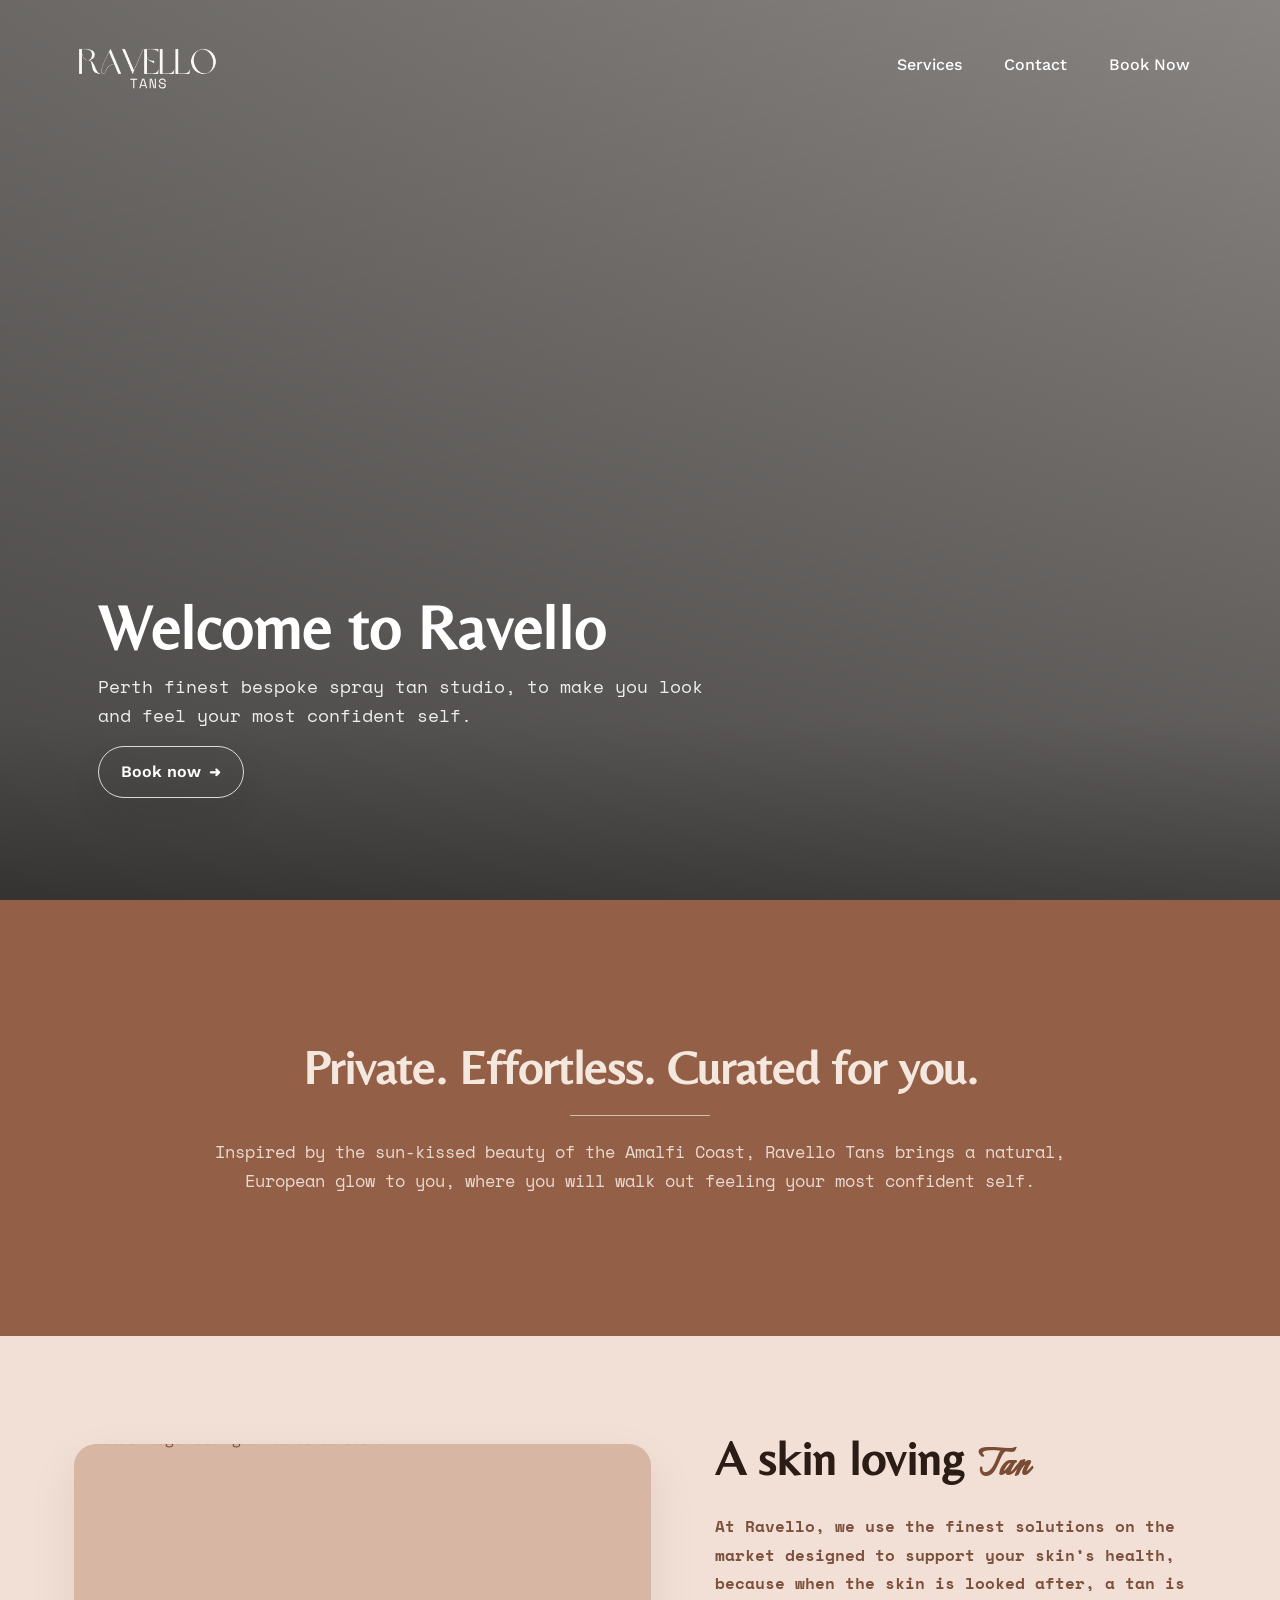
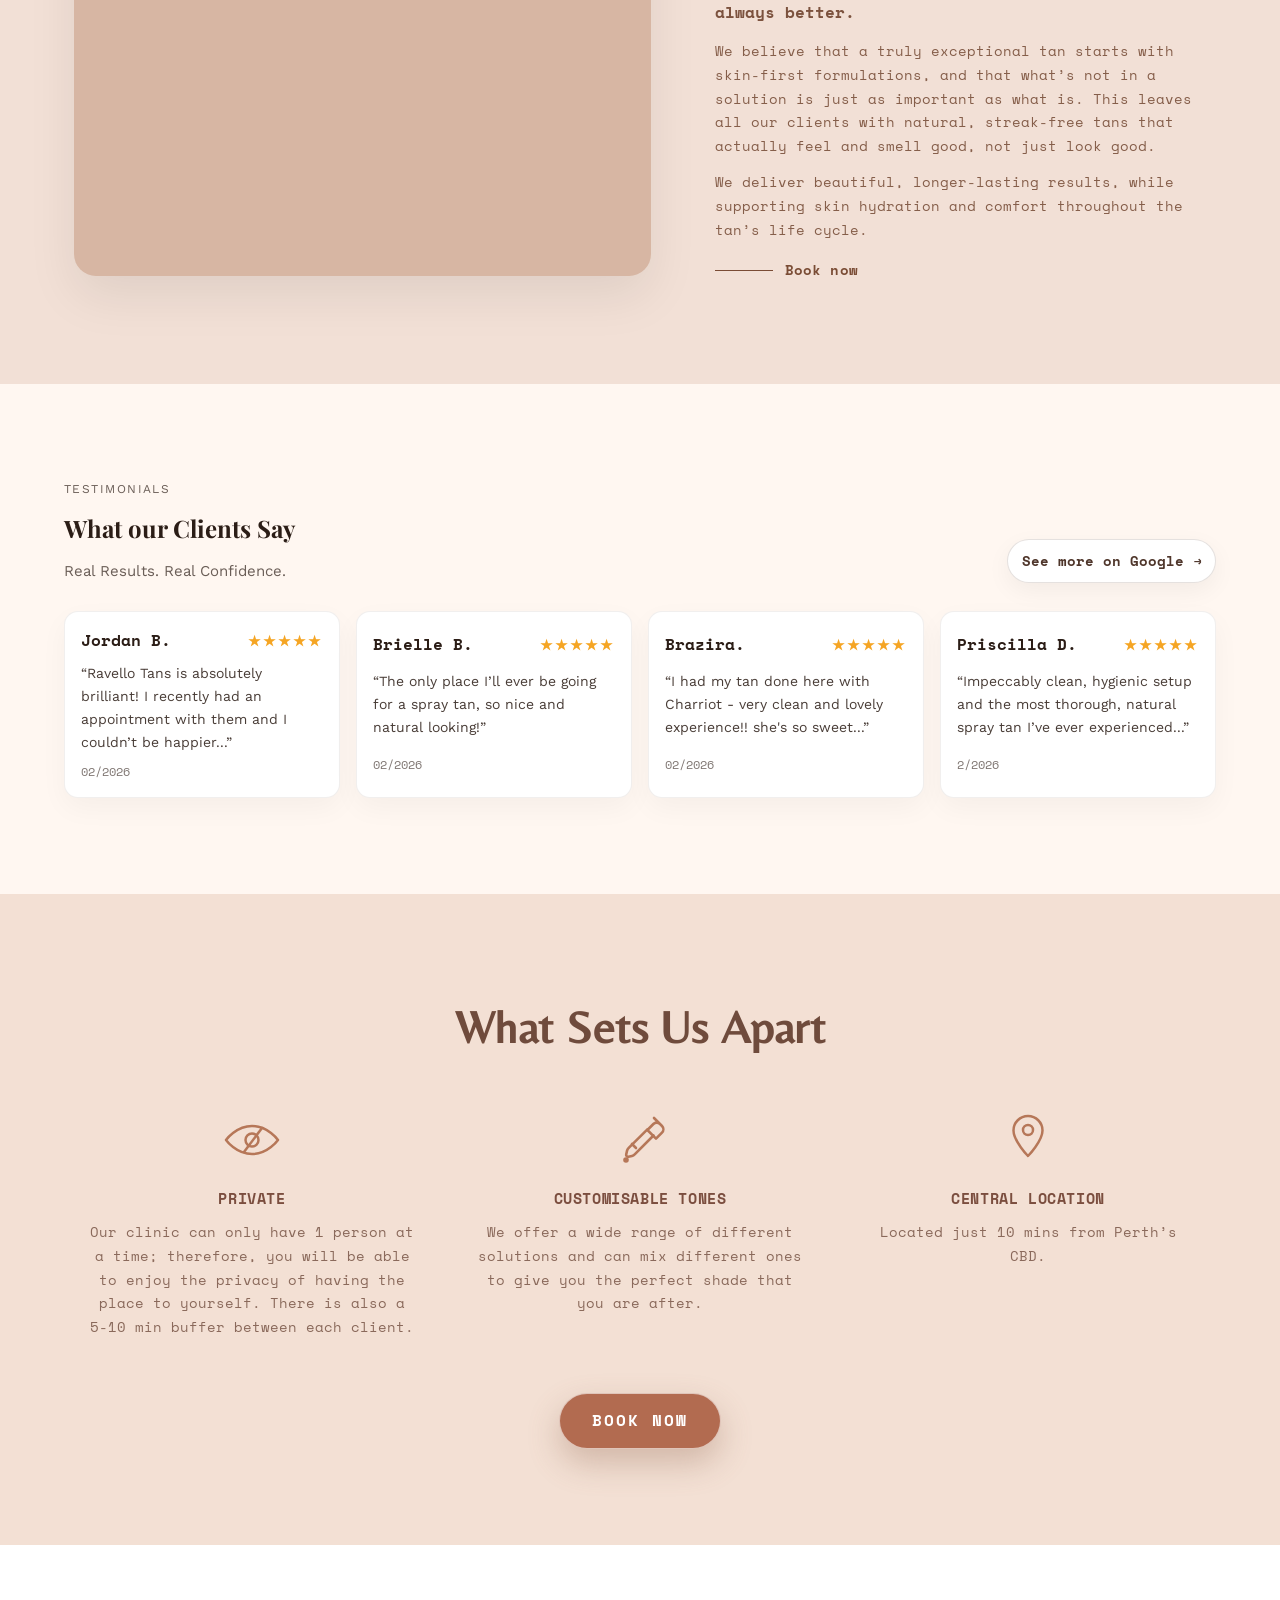
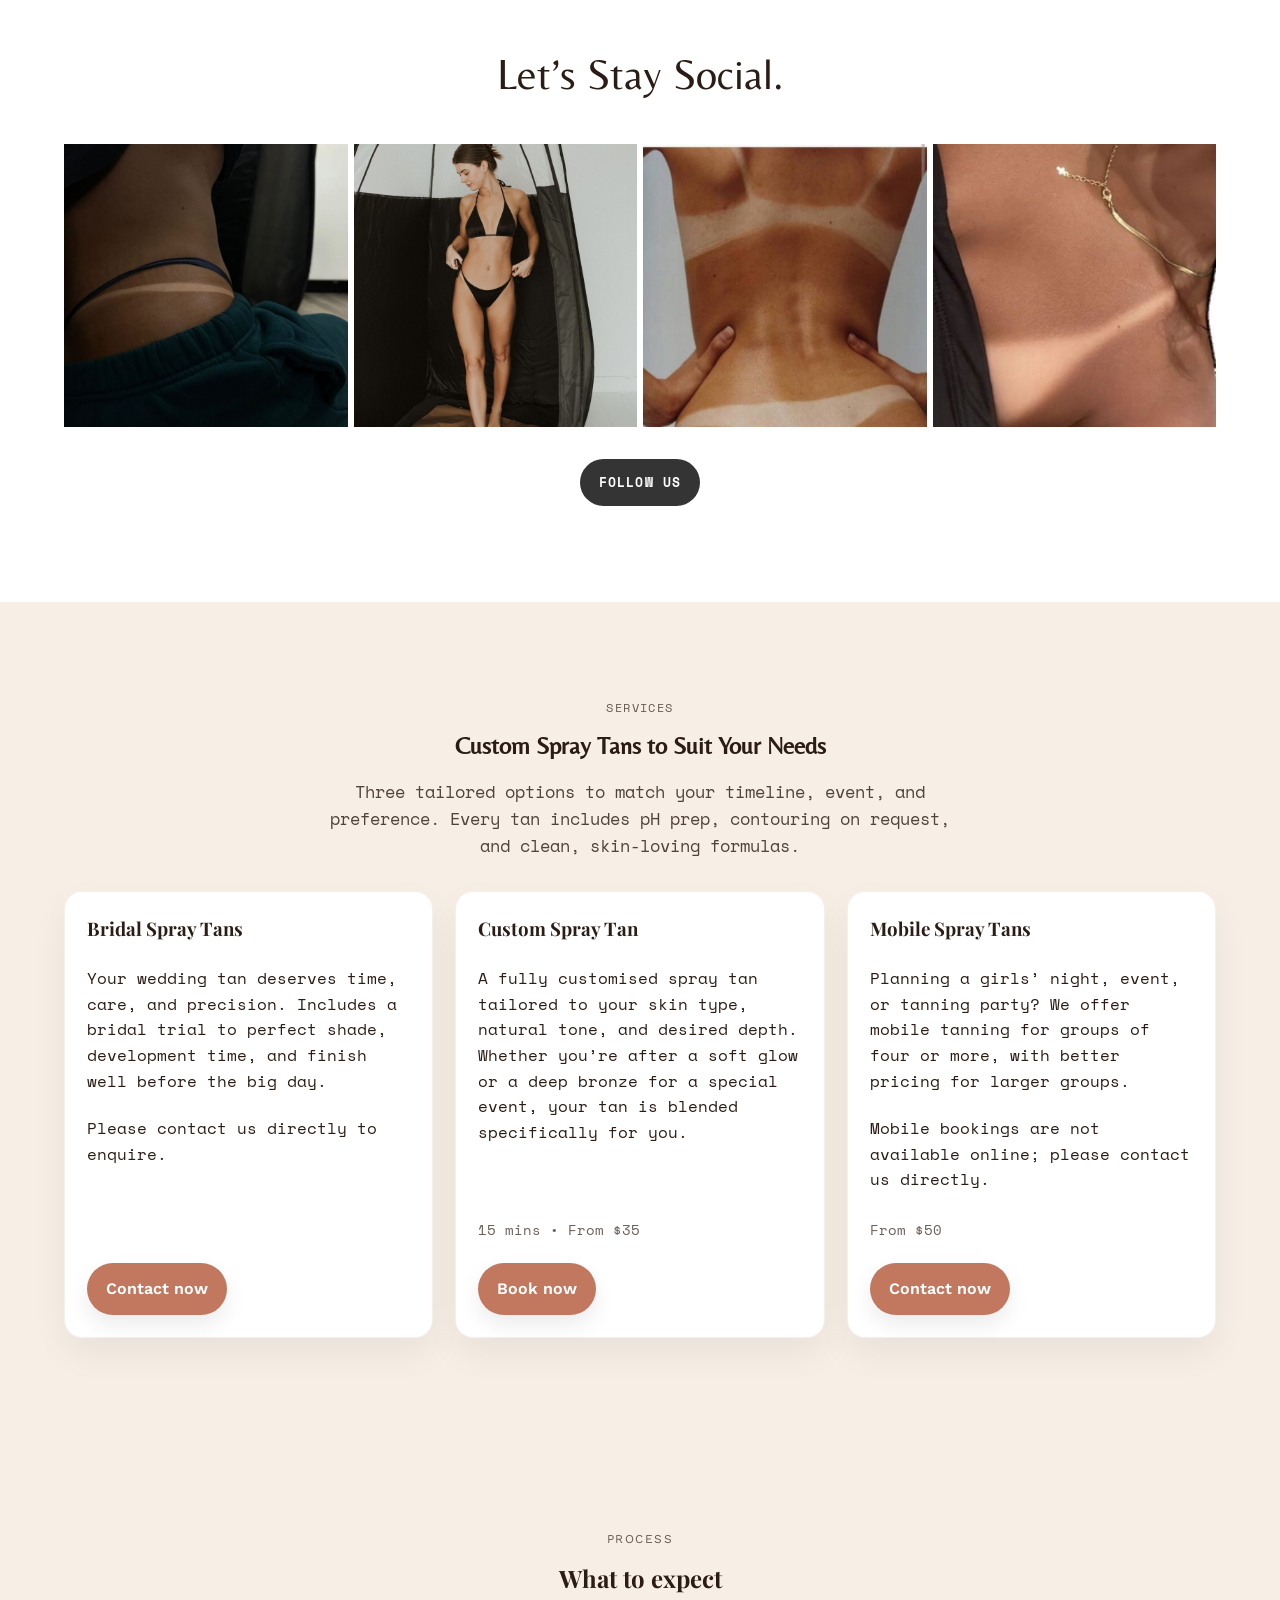
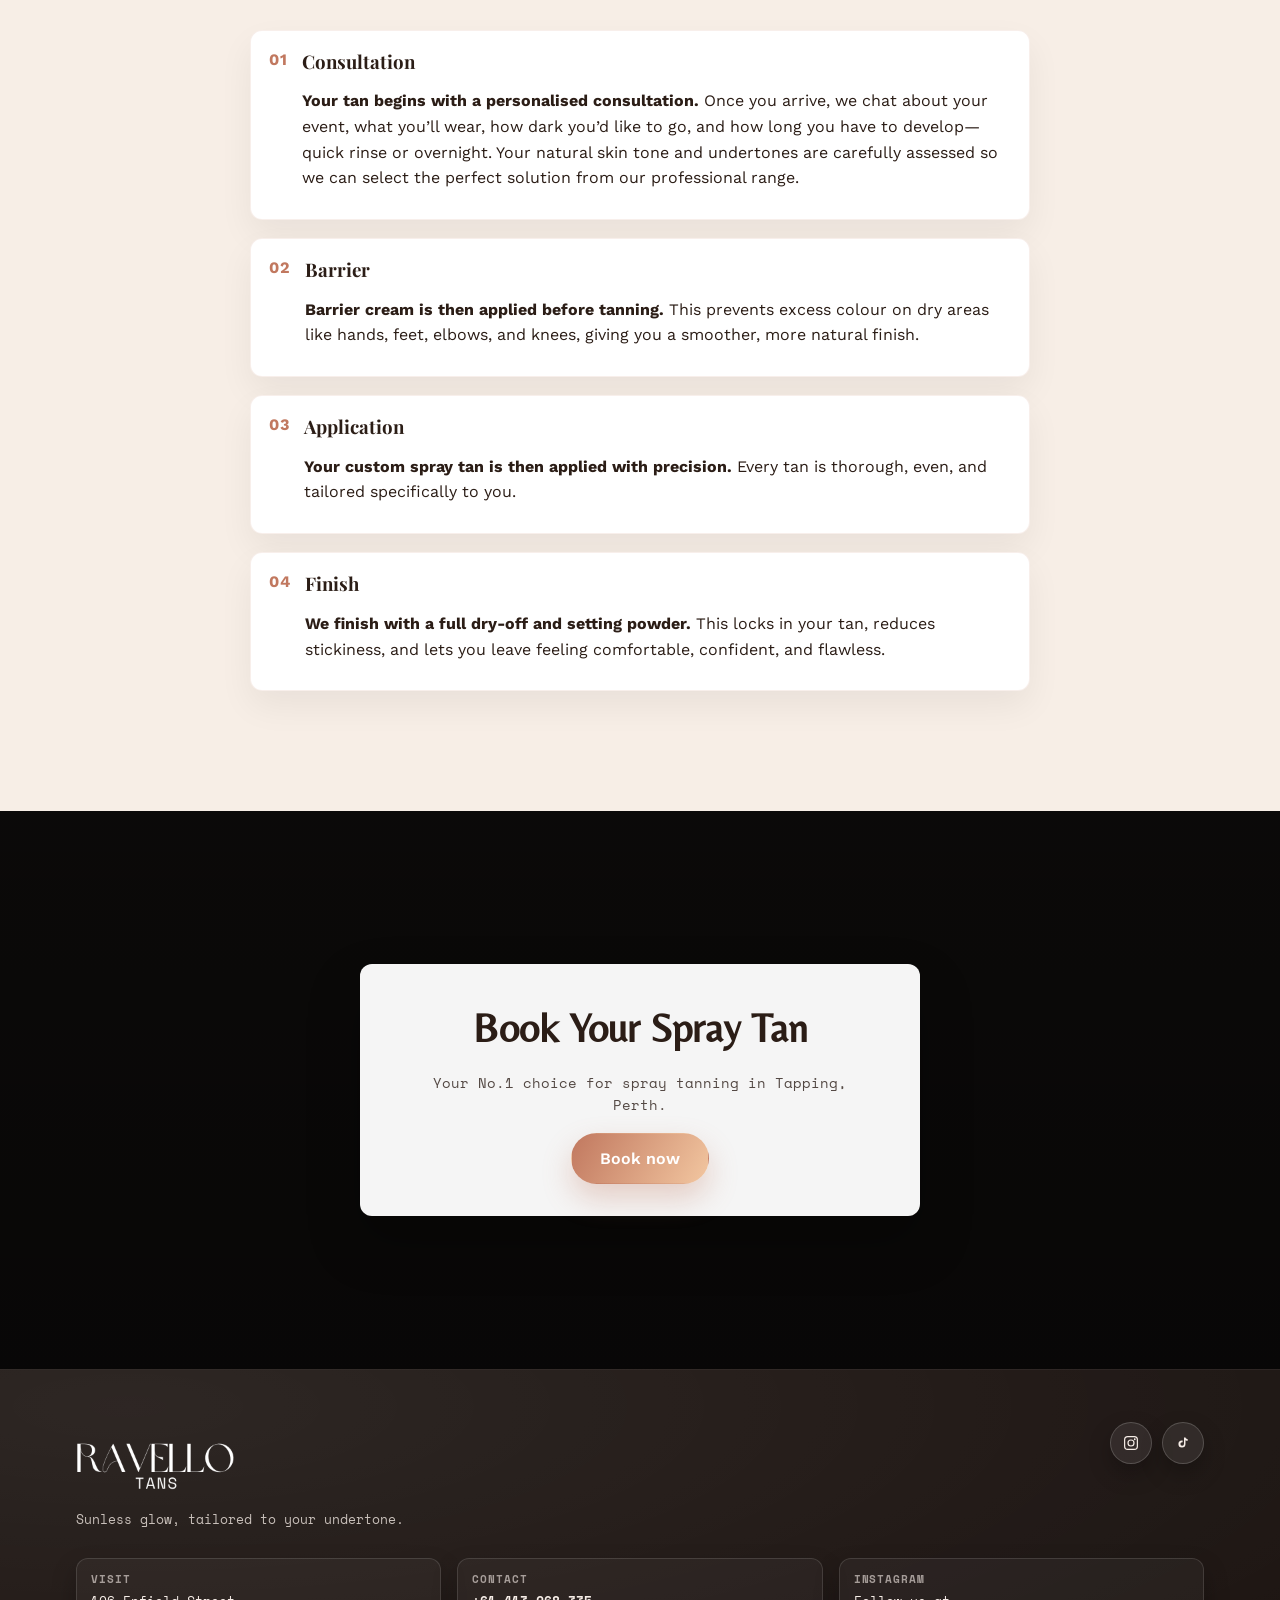
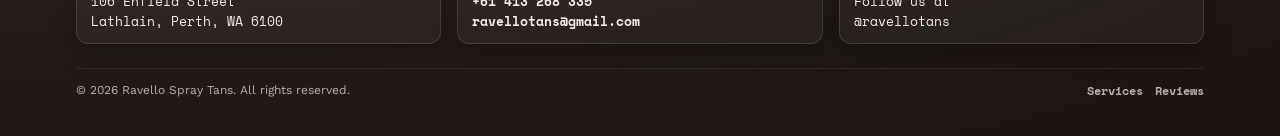
==== index.html @ 2e87bbc0 "Add files via upload" ====
<!doctype html>
<html lang="en">
<head>
  <meta charset="utf-8">
  <meta name="viewport" content="width=device-width, initial-scale=1">
  <title>Ravello Spray Tan Studio | Mobile & In-Studio Tanning</title>
  <meta name="description" content="Natural-looking spray tans that flatter your skin tone. Mobile and in-studio services with custom color blends and premium solutions.">
  <meta name="keywords" content="spray tan, mobile spray tan, organic spray tan, rapid tan, bridal tan, tanning studio">
  <link rel="canonical" href="https://www.example.com/">
  <meta property="og:title" content="Ravello Spray Tan Studio">
  <meta property="og:description" content="Natural-looking spray tans with custom color blends. Mobile and in-studio availability.">
  <meta property="og:type" content="website">
  <meta property="og:url" content="https://www.example.com/">
  <meta property="og:image" content="https://www.example.com/og-image.jpg">
  <meta name="theme-color" content="#c1785f">
  <link rel="preconnect" href="https://fonts.googleapis.com">
  <link rel="preconnect" href="https://fonts.gstatic.com" crossorigin>
  <link href="https://fonts.googleapis.com/css2?family=Belleza&family=Italianno&family=Space+Mono:wght@400;700&family=Playfair+Display:wght@500;600;700&family=Work+Sans:wght@400;500;600&display=swap" rel="stylesheet">
  <link rel="stylesheet" href="styles/main.css">
  <script type="application/ld+json">
    {
      "@context": "https://schema.org",
      "@type": "LocalBusiness",
      "name": "Ravello Spray Tan Studio",
      "image": "https://www.example.com/og-image.jpg",
      "url": "https://www.example.com/",
      "telephone": "+61 413 268 335",
      "priceRange": "$$",
      "address": {
        "@type": "PostalAddress",
        "streetAddress": "Enfield Street",
        "addressLocality": "Perth",
        "addressRegion": "WA",
        "postalCode": "6100",
        "addressCountry": "AUS"
      },
      "openingHours": "Mo-Sa 09:00-20:00",
      "sameAs": [
        "https://www.instagram.com/ravellotans",
        "https://www.tiktok.com/@yourhandle"
      ],
      "areaServed": "City + surrounding areas",
      "serviceType": "Spray Tanning"
    }
  </script>
</head>
<body>
  <div class="page-shell">
    <header class="hero" id="home" data-nav-theme="dark">
      <nav class="nav nav--on-dark">
        <div class="nav__brand">
          <img src="img/lightlogo.png" alt="Ravello spray tan logo" class="nav__logo nav__logo--light">
          <img src="img/darklogo.png" alt="Ravello spray tan logo" class="nav__logo nav__logo--dark">
        </div>
        <button class="nav__toggle" aria-label="Toggle navigation">☰</button>
        <ul class="nav__links">
          <li><a href="#services">Services</a></li>
          <li><a href="#contact">Contact</a></li>
          <li><a href="https://book.squareup.com/appointments/0ktylsxk2qasvu/location/LJ00TF1GQ198E/services">Book Now</a></li>
        </ul>
      </nav>
      <!--Add hero image in CSS as a URL-->
      <div class="hero__inner">
        <div class="hero__copy">
          <p class="eyebrow"><!-- small title --></p>
          <h1>Welcome to Ravello</h1>
          <p class="lede"> Perth finest bespoke spray tan studio, to make you look and feel your most confident self.</p>
          <div class="cta-row">
            <a class="btn btn--primary btn--ghost-white" href="https://book.squareup.com/appointments/0ktylsxk2qasvu/location/LJ00TF1GQ198E/services" target="_blank" rel="noopener">Book now</a>
          </div>
        </div>
      </div>
    </header>

    <main>
      <section class="section section--statement" id="statement" data-nav-theme="dark">
        <div class="statement__inner">
          <h2 class="statement__title">Private. Effortless. Curated for you.</h2>
          <div class="statement__divider" aria-hidden="true"></div>
          <p class="statement__body">Inspired by the sun-kissed beauty of the Amalfi Coast, Ravello Tans brings a natural, 
            European glow to you, where you will walk out feeling your most confident self.</p>
        </div>
      </section>

      <section class="section section--feature" id="wellness" data-nav-theme="light">
        <div class="feature feature--elevated">
          <div class="feature__media">
            <div class="feature__media-inner">
              <img src="img/showerback.png" alt="Golden legs resting on textured stone" loading="lazy">
            </div>
          </div>
          <div class="feature__content">
            <h2 class="feature__title">A skin loving <span class="feature__title-accent">Tan</span></h2>
            <p class="feature__lede">At Ravello, we use the finest solutions on the market designed to 
support your skin’s health, because when the skin is looked after, a tan is always better.  </p>

            <p class="feature__body">We believe that a truly exceptional tan starts with skin-first formulations, and that what’s not in a 
solution is just as important as what is. This leaves all our clients with natural, streak-free tans that 
actually feel and smell good, not just look good. </p>
            <p class="feature__body">We deliver beautiful, longer-lasting results, while supporting skin hydration and comfort throughout 
the tan’s life cycle.</p>
            <a class="feature__cta" href="https://book.squareup.com/appointments/0ktylsxk2qasvu/location/LJ00TF1GQ198E/services"><span class="feature__cta-line" aria-hidden="true"></span><span>Book now</span></a>
          </div>
        </div>
      </section>

          <section class="section section--reviews" id="testimonials" data-nav-theme="light">
        <div class="reviews__header">
          <div>
            <p class="eyebrow">Testimonials</p>
            <h2>What our Clients Say</h2>
            <p class="reviews__lede">Real Results. Real Confidence.</p>
          </div>
          <a class="reviews__cta" href="https://www.google.com/search?sca_esv=9559f81e103ba33b&biw=1457&bih=738&sxsrf=ANbL-n48qS8SuaqiiB2yyXRwqQiObdZybA:1771493843894&si=AL3DRZEsmMGCryMMFSHJ3StBhOdZ2-6yYkXd_doETEE1OR-qOcMuMeGhT-h9p8WLA5T_7Sf39jOrbLkI4q90_3CnOnr59qSi0tFctgyGJXvpImemcAy5wfCO6mbv-52Az4ENoyqiC0HW&q=Ravello+Tans+Reviews&sa=X&ved=2ahUKEwj-26XqoOWSAxWVSmwGHUDoJGQQ0bkNegQIJRAH" target="_blank" rel="noopener">See more on Google</a>
        </div>
        <div class="reviews">
          <article class="review">
            <div class="review__row">
              <span class="review__name">Jordan B.</span>
              <span class="review__stars" aria-label="5 star rating">★★★★★</span>
            </div>
            <p class="review__text">“Ravello Tans is absolutely brilliant! I recently had an appointment with them and I couldn’t be happier...”</p>
            <p class="review__meta">02/2026</p>
          </article>
          <article class="review">
            <div class="review__row">
              <span class="review__name"> Brielle B.</span>
              <span class="review__stars" aria-label="5 star rating">★★★★★</span>
            </div>
            <p class="review__text">“The only place I’ll ever be going for a spray tan, so nice and natural looking!”</p>
            <p class="review__meta">02/2026</p>
          </article>
          <article class="review">
            <div class="review__row">
              <span class="review__name">Brazira.</span>
              <span class="review__stars" aria-label="5 star rating">★★★★★</span>
            </div>
            <p class="review__text">“I had my tan done here with Charriot - very clean and lovely experience!! she's so sweet...”</p>
            <p class="review__meta">02/2026</p>
          </article>
          <article class="review">
            <div class="review__row">
              <span class="review__name">Priscilla D.</span>
              <span class="review__stars" aria-label="5 star rating">★★★★★</span>
            </div>
            <p class="review__text">“Impeccably clean, hygienic setup and the most thorough, natural spray tan I’ve ever experienced...”</p>
            <p class="review__meta">2/2026</p>
          </article>
        </div>
      </section>

      <section class="section section--differentiators" id="apart" data-nav-theme="light">
        <div class="section__header section__header--differentiators">
          <h2>What Sets Us Apart</h2>
        </div>
        <div class="differentiators-grid">
          <article class="differentiator">
            <div class="differentiator__icon" aria-hidden="true">
              <svg viewBox="0 0 64 64" role="presentation" focusable="false">
                <path d="M6 32s10-14 26-14 26 14 26 14-10 14-26 14S6 32 6 32Z" fill="none" stroke="currentColor" stroke-width="2.5" stroke-linecap="round" stroke-linejoin="round" />
                <line x1="42" y1="20" x2="24" y2="44" stroke="currentColor" stroke-width="2.5" stroke-linecap="round" />
                <circle cx="32" cy="32" r="6.5" fill="none" stroke="currentColor" stroke-width="2.5" />
              </svg>
            </div>
            <h3>Private</h3>
            <p>Our clinic can only have 1 person at a time; therefore, you will be able to enjoy the privacy of having the place to yourself. There is also a 5-10 min buffer between each client.</p>
          </article>
          <article class="differentiator">
            <div class="differentiator__icon" aria-hidden="true">
              <svg viewBox="0 0 64 64" role="presentation" focusable="false">
                <path d="M46 10 54 18c1.8 1.8 1.8 4.8 0 6.6l-6 6-8.6-8.6 6-6c1.8-1.8 4.8-1.8 6.6 0Z" fill="none" stroke="currentColor" stroke-width="2.6" stroke-linecap="round" stroke-linejoin="round" />
                <path d="M39.4 21.4 20.5 40.2a5.8 5.8 0 0 0-1.5 2.7l-.8 3.6c-.3 1.3.9 2.5 2.2 2.2l3.6-.8a5.8 5.8 0 0 0 2.7-1.5l18.8-18.9" fill="none" stroke="currentColor" stroke-width="2.6" stroke-linecap="round" stroke-linejoin="round" />
                <path d="m24 36 4 4" fill="none" stroke="currentColor" stroke-width="2.6" stroke-linecap="round" stroke-linejoin="round" />
                <circle cx="18" cy="52" r="2.8" fill="currentColor" />
              </svg>
            </div>
            <h3>Customisable Tones</h3>
            <p>We offer a wide range of different solutions and can mix different ones to give you the perfect shade that you are after.</p>
          </article>
          <article class="differentiator">
            <div class="differentiator__icon" aria-hidden="true">
              <svg viewBox="0 0 64 64" role="presentation" focusable="false">
                <path d="M32 8c8 0 14.5 6.5 14.5 14.5 0 10.5-14.5 25.5-14.5 25.5S17.5 33 17.5 22.5C17.5 14.5 24 8 32 8Z" fill="none" stroke="currentColor" stroke-width="2.5" stroke-linecap="round" stroke-linejoin="round" />
                <circle cx="32" cy="22" r="5" fill="none" stroke="currentColor" stroke-width="2.5" />
              </svg>
            </div>
            <h3>Central Location</h3>
            <p>Located just 10 mins from Perth’s CBD.</p>
          </article>
        </div>
        <div class="differentiator__cta">
          <a class="btn btn--outline-warm btn--outline-square" href="https://book.squareup.com/appointments/0ktylsxk2qasvu/location/LJ00TF1GQ198E/services">Book now</a>
        </div>
      </section>

      <!-- SOCIAL MEDIA SECTION-->

      <section class="section section--social" id="social" data-nav-theme="light">
        <div class="social-grid__header">
          <h2 class="social-grid__title">Let’s Stay Social.</h2>
        </div>
        <div class="social-grid">
          <a class="social-grid__item" href="https://www.instagram.com/ravellotans" target="_blank" rel="noopener">
            <img src="img/socialmedia/4.png" alt="Instagram post 1" loading="lazy">
          </a>
          <a class="social-grid__item" href="https://www.instagram.com/ravellotans" target="_blank" rel="noopener">
            <img src="img/socialmedia/5.png" alt="Instagram post 2" loading="lazy">
          </a>
          <a class="social-grid__item" href="https://www.instagram.com/ravellotans" target="_blank" rel="noopener">
            <img src="img/socialmedia/6.png" alt="Instagram post 3" loading="lazy">
          </a>
          <a class="social-grid__item" href="https://www.instagram.com/ravellotans" target="_blank" rel="noopener">
            <img src="img/socialmedia/7.png" alt="Instagram post 4" loading="lazy">
          </a>
        </div>
        <div class="social-grid__footer">
          <a class="btn btn--social-follow" href="https://www.instagram.com/ravellotans" target="_blank" rel="noopener">Follow Us</a>
        </div>
      </section>

      <section class="section section--muted" id="services" data-nav-theme="light">
        <div class="section__header">
          <p class="eyebrow">Services</p>
          <h2>Custom Spray Tans to Suit Your Needs</h2>
          <p class="lede">Three tailored options to match your timeline, event, and preference. Every tan includes pH prep, contouring on request, and clean, skin-loving formulas.</p>
        </div>
        <div class="grid grid--3">
          
          <article class="card">
            <h3>Bridal Spray Tans</h3>
            <p>Your wedding tan deserves time, care, and precision. Includes a bridal trial to perfect shade, development time, and finish well before the big day.</p>
            <p>Please contact us directly to enquire.</p>
            <p class="card__meta"><!--POA --></p>
            <div class="card__actions">
              <a class="btn btn--primary" href="mailto:ravellotans@gmail.com">Contact now</a>
            </div>
          </article>
          <article class="card">
            <h3>Custom Spray Tan</h3>
            <p>A fully customised spray tan tailored to your skin type, natural tone, and desired depth. Whether you’re after a soft glow or a deep bronze for a special event, your tan is blended specifically for you.</p>
            <p class="card__meta">15 mins • From $35</p>
            <div class="card__actions">
              <a class="btn btn--primary" href="https://book.squareup.com/appointments/0ktylsxk2qasvu/location/LJ00TF1GQ198E/services">Book now</a>
            </div>
          </article>
          <article class="card">
            <h3>Mobile Spray Tans</h3>
            <p>Planning a girls’ night, event, or tanning party? We offer mobile tanning for groups of four or more, with better pricing for larger groups.</p>
            <p>Mobile bookings are not available online; please contact us directly.</p>
            <p class="card__meta">From $50</p>
            <div class="card__actions">
              <a class="btn btn--primary" href="mailto:ravellotans@gmail.com">Contact now</a>
            </div>
          </article>
        </div>
      </section>

      <section class="section section--muted" id="process" data-nav-theme="light">
        <div class="section__header">
          <p class="eyebrow">Process</p>
          <h2>What to expect</h2>
        </div>
        <div class="process">
          <div class="step">
            <div class="step__num">01</div>
            <div>
              <h3>Consultation</h3>
              <p><strong>Your tan begins with a personalised consultation.</strong> Once you arrive, we chat about your event, what you’ll wear, how dark you’d like to go, and how long you have to develop—quick rinse or overnight. Your natural skin tone and undertones are carefully assessed so we can select the perfect solution from our professional range.</p>
            </div>
          </div>
          <div class="step">
            <div class="step__num">02</div>
            <div>
              <h3>Barrier</h3>
              <p><strong>Barrier cream is then applied before tanning.</strong> This prevents excess colour on dry areas like hands, feet, elbows, and knees, giving you a smoother, more natural finish.</p>
            </div>
          </div>
          <div class="step">
            <div class="step__num">03</div>
            <div>
              <h3>Application</h3>
              <p><strong>Your custom spray tan is then applied with precision.</strong> Every tan is thorough, even, and tailored specifically to you.</p>
            </div>
          </div>
          <div class="step">
            <div class="step__num">04</div>
            <div>
              <h3>Finish</h3>
              <p><strong>We finish with a full dry-off and setting powder.</strong> This locks in your tan, reduces stickiness, and lets you leave feeling comfortable, confident, and flawless.</p>
            </div>
          </div>
        </div>
 

  

    </main>

    <section class="cta-banner" id="book" data-nav-theme="dark">
      <div class="cta-banner__image-wrap">
        <div class="cta-banner__image" style="--cta-banner-image: url('https://jordan09090.github.io/ravello/img/banner.png');" aria-hidden="true"></div>
        <div class="cta-banner__overlay" aria-hidden="true"></div>
        <div class="cta-banner__card">
          <h2>Book Your Spray Tan</h2>
          <p>Your No.1 choice for spray tanning in Tapping, Perth.</p>
          <a class="btn btn--primary cta-banner__btn" href="https://book.squareup.com/appointments/0ktylsxk2qasvu/location/LJ00TF1GQ198E/services" target="_blank" rel="noopener">Book now</a>
        </div>
      </div>
    </section>

    <footer class="footer" id="contact" data-nav-theme="dark">
      <div class="footer__inner">
        <div class="footer__brand">
          <div class="footer__logo-wrap">
            <img src="img/lightlogo.png" alt="Ravello spray tan logo" class="footer__logo">
          </div>
          <p class="footer__tagline">Sunless glow, tailored to your undertone.</p>
        </div>

        <div class="footer__social footer__social--icons">
          <a class="footer__social-btn" href="https://www.instagram.com/ravellotans" target="_blank" rel="noopener" aria-label="Follow on Instagram">
            <span class="footer__icon" aria-hidden="true">
              <svg viewBox="0 0 24 24" role="presentation" focusable="false">
                <rect x="3.5" y="3.5" width="17" height="17" rx="4.2" fill="none" stroke="currentColor" stroke-width="1.6" />
                <circle cx="12" cy="12" r="4" fill="none" stroke="currentColor" stroke-width="1.6" />
                <circle cx="17" cy="7" r="1.2" fill="currentColor" />
              </svg>
            </span>
            <span class="sr-only">Instagram</span>
          </a>
          <a class="footer__social-btn" href="https://www.tiktok.com/@yourhandle" target="_blank" rel="noopener" aria-label="Follow on TikTok">
            <span class="footer__icon" aria-hidden="true">
              <svg viewBox="0 0 24 24" role="presentation" focusable="false">
                <path d="M15.5 5.2c.7.9 1.6 1.5 2.8 1.7v2.2c-1.2-.1-2.2-.5-3-.9v5.2a4.7 4.7 0 1 1-4.7-4.7c.3 0 .6 0 .9.1v2.2c-.1 0-.2-.1-.3-.1a2.4 2.4 0 1 0 2.1 2.4V4.5h2.2v.7Z" fill="currentColor"/>
              </svg>
            </span>
            <span class="sr-only">TikTok</span>
          </a>
        </div>

        <div class="footer__meta">
          <div class="footer__meta-block">
            <p class="footer__label">Visit</p>
            <p class="footer__text">106 Enfield Street<br>Lathlain, Perth, WA 6100</p>
          </div>
          <div class="footer__meta-block">
            <p class="footer__label">Contact</p>
            <p class="footer__text"><a href="tel:+61413268335">+61 413 268 335</a><br><a href="mailto:ravellotans@gmail.com">ravellotans@gmail.com</a></p>
          </div>
          <div class="footer__meta-block">
            <p class="footer__label">Instagram</p>
            <p class="footer__text">Follow us at<br>@ravellotans</p>
          </div>
        </div>
      </div>
      <div class="footer__bottom">
        <span>© <span data-year></span> Ravello Spray Tans. All rights reserved.</span>
        <div class="footer__bottom-links">
          <a href="#services">Services</a>
          <a href="#testimonials">Reviews</a>
        </div>
      </div>
    </footer>

  </div>
  <script src="scripts/main.js"></script>
</body>
</html>
---- styles/main.css ----
:root {
  --brand-bg: #fff8f3;
  --brand-ink: #2b1d16;
  --brand-primary: #c1785f;
  --brand-secondary: #f2c6a0;
  --brand-accent: #4f362b;
  --brand-muted: #f7eee6;
  --shadow-soft: 0 20px 50px rgba(0, 0, 0, 0.08);
  --shadow-card: 0 15px 35px rgba(0, 0, 0, 0.06);
  --radius-lg: 28px;
  --radius-md: 18px;
  --radius-sm: 12px;
  --statement-bg: #945f47;
  --statement-ink: #f3e7de;
  --feature-bg: #f2e0d6;
  --feature-ink: #7c523e;
  --feature-accent: #7a4c35;
  --nav-logo-height: 70px; /* adjust once to scale the nav logo */
  --nav-height: calc(var(--nav-logo-height) + 34px);
}

* {
  box-sizing: border-box;
}

body {
  margin: 0;
  font-family: "Work Sans", "Helvetica Neue", sans-serif;
  color: var(--brand-ink);
  background: var(--brand-bg);
  line-height: 1.6;
  -webkit-font-smoothing: antialiased;
}

h1, h2, h3 {
  font-family: "Playfair Display", "Georgia", serif;
  margin: 0 0 12px;
  color: var(--brand-ink);
}

p {
  margin: 0 0 12px;
}

a {
  color: inherit;
  text-decoration: none;
}

.page-shell {
  min-height: 100vh;
  display: flex;
  flex-direction: column;
}

.hero {
  position: relative;
  min-height: 100vh;
  padding: 28px clamp(16px, 5vw, 72px) clamp(56px, 8vw, 120px);
  display: flex;
  align-items: flex-end;
  background: linear-gradient(120deg, rgba(0, 0, 0, 0.38), rgba(0, 0, 0, 0.15)),
              var(--hero-image, url('https://jordan09090.github.io/ravello/img/hero.png')) center/cover no-repeat;
  color: #fff;
  scroll-margin-top: calc(var(--nav-height) + 12px);
}

.hero::after {
  content: "";
  position: absolute;
  inset: 0;
  background: linear-gradient(180deg, rgba(0, 0, 0, 0.32) 0%, rgba(0, 0, 0, 0.55) 80%, rgba(0, 0, 0, 0.7) 100%);
  pointer-events: none;
}

.hero__inner {
  position: relative;
  z-index: 1;
  width: min(1160px, calc(100% - 32px));
  margin: 0 auto;
  padding: 0 18px;
  display: grid;
  gap: 12px;
}

.nav {
  position: fixed;
  top: 18px;
  left: 50%;
  transform: translateX(-50%);
  width: min(1160px, calc(100% - 32px));
  z-index: 20;
  display: flex;
  align-items: center;
  justify-content: space-between;
  padding: 12px 18px;
  background: transparent;
  border-radius: 18px;
  transition: color 0.2s ease;
}

.nav__brand {
  display: flex;
  align-items: center;
  gap: 12px;
  font-weight: 600;
}

.nav__logo { height: var(--nav-logo-height); display: none; }

.nav__title {
  display: block;
  letter-spacing: 0.02em;
}

.nav__tagline {
  display: block;
  font-size: 13px;
  color: rgba(43, 29, 22, 0.75);
}

.nav__links {
  list-style: none;
  display: flex;
  align-items: center;
  gap: 18px;
  padding: 0;
  margin: 0;
}

.nav__links a {
  padding: 10px 12px;
  border-radius: 999px;
  font-weight: 500;
  transition: color 0.2s ease, opacity 0.2s ease;
}

.nav__toggle {
  display: none;
  background: transparent;
  border: 1px solid currentColor;
  border-radius: 12px;
  padding: 8px 12px;
  font-size: 16px;
}

.nav--on-dark {
  color: #fff;
}

.nav--on-dark .nav__links a:hover {
  opacity: 0.78;
}

.nav--on-dark .nav__logo--light { display: block; }
.nav--on-dark .nav__logo--dark { display: none; }
.nav--on-dark .nav__links a.is-active {
  color: #fff;
  text-decoration: underline;
}

.nav--on-light {
  color: var(--brand-ink);
}

.nav--on-light .nav__logo--light { display: none; }
.nav--on-light .nav__logo--dark { display: block; }
.nav--on-light .nav__links a.is-active {
  color: var(--brand-accent);
  text-decoration: underline;
}

.nav--on-light .nav__links a:hover {
  color: var(--brand-accent);
}

.hero__copy {
  position: relative;
  z-index: 1;
  max-width: 640px;
}

.eyebrow {
  text-transform: uppercase;
  letter-spacing: 0.12em;
  font-size: 12px;
  color: rgba(43, 29, 22, 0.7);
  margin-bottom: 10px;
}

.hero .eyebrow {
  font-family: "Italianno", "Playfair Display", serif;
  text-transform: none;
  letter-spacing: 0.02em;
  font-size: 26px;
  color: rgba(255, 255, 255, 0.82);
}

.hero h1 {
  font-size: clamp(42px, 6vw, 62px);
  line-height: 1.05;
  color: #fff;
  font-family: "Belleza", "Playfair Display", "Georgia", serif;
  letter-spacing: 0.01em;
}

.lede {
  font-size: 17px;
  color: rgba(43, 29, 22, 0.82);
  max-width: 640px;
}

.hero .lede {
  font-size: 18px;
  color: rgba(255, 255, 255, 0.9);
  max-width: 760px;
  font-family: "Space Mono", "Work Sans", monospace;
}

.section--feature {
  background: var(--feature-bg);
  color: var(--feature-ink);
  padding: clamp(48px, 7vw, 80px) clamp(24px, 6vw, 96px);
}

.feature {
  width: min(1220px, calc(100% - 20px));
  margin: 0 auto;
  display: grid;
  grid-template-columns: minmax(340px, 1.08fr) minmax(340px, 0.92fr);
  gap: clamp(28px, 5vw, 64px);
  align-items: center;
}

.feature__media {
  position: relative;
}

.feature__media-inner {
  border-radius: 22px;
  overflow: hidden;
  box-shadow: var(--shadow-soft);
  background: #d7b6a3;
}

.feature__media img {
  width: 100%;
  height: 100%;
  display: block;
  object-fit: cover;
  aspect-ratio: 4 / 3;
  transform: translateY(var(--feature-parallax, 0px));
  will-change: transform;
  transition: transform 0.12s ease-out;
}

.feature__content {
  display: grid;
  gap: 12px;
  align-self: center;
  color: var(--feature-ink);
}

.feature__title {
  font-family: "Belleza", "Playfair Display", serif;
  font-size: clamp(32px, 5.6vw, 48px);
  line-height: 1.1;
  margin: 0 0 6px;
  letter-spacing: 0.01em;
}

.feature__title-accent {
  font-family: "Italianno", "Playfair Display", serif;
  font-style: normal;
  color: var(--feature-accent);
  letter-spacing: 0;
}

.feature__lede {
  font-family: "Space Mono", "Work Sans", monospace;
  font-size: 16px;
  line-height: 1.8;
  margin: 0;
  font-weight: 600;
  color: var(--feature-ink);
  max-width: 56ch;
}

.feature__body {
  font-family: "Space Mono", "Work Sans", monospace;
  font-size: 14px;
  line-height: 1.7;
  margin: 0;
  color: rgba(124, 82, 62, 0.92);
}

.feature__cta {
  display: inline-flex;
  align-items: center;
  gap: 12px;
  padding: 6px 0;
  background: transparent;
  border-radius: 0;
  color: var(--feature-accent);
  font-family: "Space Mono", "Work Sans", monospace;
  font-size: 14px;
  font-weight: 600;
  letter-spacing: 0.01em;
  text-decoration: none;
  width: fit-content;
}

.feature__cta-line {
  display: block;
  width: 58px;
  height: 1px;
  background: currentColor;
}

.feature__cta:hover { opacity: 0.85; }

.section--reviews {
  background: #fff7f1;
  color: var(--brand-ink);
  padding: clamp(70px, 10vw, 120px) clamp(20px, 6vw, 96px);
}

.section--differentiators {
  background: #f3e0d4;
  color: #6f4b3c;
  padding: clamp(70px, 10vw, 120px) clamp(20px, 6vw, 96px);
  text-align: center;
}

.section__header--differentiators h2 {
  font-size: clamp(34px, 5vw, 46px);
  color: #6f4b3c;
  font-family: "Belleza", "Playfair Display", serif;
  letter-spacing: 0.01em;
}

.differentiators-grid {
  width: min(1160px, calc(100% - 20px));
  margin: 0 auto;
  display: grid;
  grid-template-columns: repeat(auto-fit, minmax(220px, 1fr));
  gap: clamp(18px, 4vw, 32px);
  align-items: start;
}

.differentiator {
  display: grid;
  gap: 10px;
  padding: 12px;
  color: #6f4b3c;
  text-align: center;
}

.differentiator__icon {
  width: 64px;
  height: 64px;
  margin: 0 auto 4px;
  color: #b67758;
}

.differentiator__icon svg {
  width: 100%;
  height: 100%;
  display: block;
}

.differentiator h3 {
  margin: 0;
  font-size: 15px;
  letter-spacing: 0.04em;
  text-transform: uppercase;
  font-weight: 700;
  color: #7b4e3f;
  font-family: "Space Mono", "Work Sans", monospace;
}

.differentiator p {
  margin: 0;
  font-size: 14px;
  line-height: 1.7;
  color: rgba(111, 75, 60, 0.8);
  font-family: "Space Mono", "Work Sans", monospace;
}

.differentiator__cta {
  margin-top: clamp(28px, 5vw, 42px);
  display: flex;
  justify-content: center;
}

.btn--outline-warm,
.btn--outline-warm.btn--outline-square {
  display: inline-flex;
  align-items: center;
  justify-content: center;
  gap: 10px;
  padding: 14px 32px;
  border-radius: 999px;
  border: 1.5px solid rgba(255, 255, 255, 0.6);
  background: #b26b50;
  color: #fff;
  font-family: "Space Mono", "Work Sans", monospace;
  font-weight: 700;
  letter-spacing: 0.12em;
  text-transform: uppercase;
  box-shadow: 0 14px 32px rgba(139, 95, 75, 0.32);
  transform: none;
  outline: none;
}

.btn--outline-warm:hover,
.btn--outline-warm.btn--outline-square:hover {
  background: #c1785f;
  box-shadow: 0 16px 36px rgba(139, 95, 75, 0.36);
  transform: translateY(-1px);
}

.btn--outline-square {
  padding: 14px 32px;
  border-radius: 999px;
  border: 1.5px solid rgba(255, 255, 255, 0.6);
  font-family: "Space Mono", "Work Sans", monospace;
  font-weight: 700;
  letter-spacing: 0.12em;
  text-transform: uppercase;
  background: #b26b50;
  color: #fff;
  box-shadow: 0 14px 32px rgba(139, 95, 75, 0.32);
  transform: none;
  outline: none;
}

.btn--outline-square:hover {
  background: linear-gradient(180deg, rgba(95, 70, 57, 0.06), rgba(95, 70, 57, 0.03));
  box-shadow: 0 12px 28px rgba(0, 0, 0, 0.1);
}

.section--social {
  background: #fff;
  padding: clamp(48px, 8vw, 80px) 0;
}

.social-grid__header {
  text-align: center;
  margin-bottom: clamp(24px, 4vw, 36px);
  padding: 0 clamp(20px, 5vw, 72px);
}

.social-grid__title {
  font-family: "Belleza", "Playfair Display", serif;
  font-size: clamp(28px, 4vw, 42px);
  color: var(--brand-ink);
  margin: 0;
  font-weight: 400;
}

.social-grid {
  display: grid;
  grid-template-columns: repeat(4, 1fr);
  gap: 6px;
  width: 100%;
}

.social-grid__item {
  display: block;
  overflow: hidden;
  aspect-ratio: 1 / 1;
}

.social-grid__item img {
  width: 100%;
  height: 100%;
  object-fit: cover;
  display: block;
  transition: transform 0.3s ease;
}

.social-grid__item:hover img {
  transform: scale(1.04);
}

.social-grid__footer {
  text-align: center;
  margin-top: clamp(22px, 4vw, 32px);
  padding: 0 clamp(20px, 5vw, 72px);
}

.btn--social-follow {
  display: inline-flex;
  align-items: center;
  justify-content: center;
  padding: 13px 28px;
  border-radius: 999px;
  background: #343434;
  color: #fff;
  font-family: "Space Mono", "Work Sans", monospace;
  font-size: 13px;
  font-weight: 700;
  letter-spacing: 0.08em;
  text-transform: uppercase;
  border: none;
  text-decoration: none;
  transition: background 0.2s ease, transform 0.2s ease;
}

.btn--social-follow:hover {
  background: #1a1a1a;
  transform: translateY(-1px);
}

@media (max-width: 640px) {
  .social-grid {
    grid-template-columns: repeat(2, 1fr);
  }
}

.reviews__header {
  display: flex;
  justify-content: space-between;
  gap: 16px;
  align-items: flex-end;
  flex-wrap: wrap;
  margin-bottom: 28px;
}

.reviews__lede {
  margin: 6px 0 0;
  color: rgba(43, 29, 22, 0.7);
  font-size: 15px;
  max-width: 540px;
}

.reviews__cta {
  font-family: "Space Mono", "Work Sans", monospace;
  font-size: 14px;
  font-weight: 600;
  color: var(--brand-accent);
  text-decoration: none;
  display: inline-flex;
  align-items: center;
  gap: 10px;
  padding: 10px 14px;
  border: 1px solid rgba(79, 54, 43, 0.15);
  border-radius: 999px;
  background: #fff;
  box-shadow: 0 8px 25px rgba(0, 0, 0, 0.05);
}

.reviews__cta::after {
  content: "→";
  font-size: 12px;
}

.reviews {
  display: grid;
  gap: 16px;
  grid-template-columns: repeat(auto-fit, minmax(240px, 1fr));
}

.review {
  background: #fff;
  border: 1px solid rgba(79, 54, 43, 0.08);
  border-radius: 14px;
  padding: 16px;
  box-shadow: 0 10px 28px rgba(0, 0, 0, 0.04);
  display: grid;
  gap: 8px;
}

.review__row {
  display: flex;
  align-items: center;
  justify-content: space-between;
  gap: 12px;
  font-weight: 600;
  color: var(--brand-accent);
  font-family: "Space Mono", "Work Sans", monospace;
}

.review__name {
  color: var(--brand-ink);
}

.review__stars {
  letter-spacing: 2px;
  color: #f5a524;
  font-size: 14px;
}

.review__text {
  margin: 0;
  color: rgba(43, 29, 22, 0.86);
  line-height: 1.65;
  font-size: 14px;
}

.review__meta {
  margin: 0;
  color: rgba(43, 29, 22, 0.6);
  font-size: 12px;
  font-family: "Space Mono", "Work Sans", monospace;
}

@media (max-width: 720px) {
  .reviews__header {
    align-items: flex-start;
  }

  .reviews__cta {
    width: 100%;
    justify-content: center;
  }
}

@media (max-width: 900px) {
  .feature {
    grid-template-columns: 1fr;
    gap: 22px;
  }

  .feature__title {
    font-size: clamp(28px, 8vw, 36px);
  }

  .feature__media img {
    aspect-ratio: 4 / 5;
  }

  .feature__copy {
    text-align: left;
  }
}

.hero__points {
  display: flex;
  flex-wrap: wrap;
  gap: 12px;
  margin-top: 18px;
  color: rgba(43, 29, 22, 0.7);
  font-weight: 500;
}

.hero__points span {
  background: rgba(193, 120, 95, 0.1);
  padding: 10px 14px;
  border-radius: 999px;
}

.hero__visual {
  position: relative;
  display: grid;
  gap: 14px;
  justify-items: end;
}

.hero__img {
  width: min(420px, 100%);
  aspect-ratio: 3 / 4;
  border-radius: var(--radius-lg);
  background: linear-gradient(160deg, rgba(193, 120, 95, 0.8), rgba(79, 54, 43, 0.9));
  color: white;
  display: grid;
  place-items: center;
  font-weight: 600;
  box-shadow: var(--shadow-soft);
}

.hero__card {
  position: absolute;
  bottom: 14px;
  left: -10px;
  background: rgba(255, 255, 255, 0.9);
  padding: 14px 16px;
  border-radius: var(--radius-md);
  box-shadow: var(--shadow-card);
  width: 210px;
  border: 1px solid rgba(193, 120, 95, 0.14);
}

.card__title {
  font-weight: 600;
  margin: 0 0 8px;
}

.card__price {
  font-size: 22px;
  font-weight: 700;
  margin: 0 0 6px;
}

.card__note, .card__meta {
  font-size: 14px;
  color: rgba(43, 29, 22, 0.7);
  margin: 0;
}

.cta-row {
  display: flex;
  gap: 14px;
  flex-wrap: wrap;
  margin-top: 16px;
}

.btn {
  display: inline-flex;
  align-items: center;
  justify-content: center;
  padding: 12px 18px;
  border-radius: 999px;
  font-weight: 600;
  border: 1px solid transparent;
  transition: transform 0.2s ease, box-shadow 0.2s ease, background 0.2s ease;
}

.btn--primary {
  background: linear-gradient(120deg, var(--brand-primary), var(--brand-secondary));
  color: #fff;
  box-shadow: var(--shadow-card);
}

.btn--primary:hover { transform: translateY(-2px); }

.btn--ghost {
  border-color: rgba(193, 120, 95, 0.4);
  color: var(--brand-ink);
  background: rgba(255, 255, 255, 0.7);
}

.btn--ghost-white {
  background: transparent;
  border: 1px solid rgba(255, 255, 255, 0.8);
  color: #fff;
  padding-inline: 22px;
  gap: 8px;
}

.btn--ghost-white::after {
  content: "➜";
  font-size: 14px;
  display: inline-block;
}

.section {
  padding: clamp(60px, 8vw, 96px) clamp(20px, 5vw, 72px);
  position: relative;
  scroll-margin-top: calc(var(--nav-height) + 24px);
}

.section--muted {
  background: var(--brand-muted);
}

.cta-banner {
  padding: 0;
  margin-top: 0;
  margin-bottom: 0;
  background: #0f0d0c;
  color: #fff;
  position: relative;
}

#process {
  padding-bottom: clamp(72px, 10vw, 120px);
}

.cta-banner__image-wrap {
  position: relative;
  overflow: hidden;
  width: 100%;
  min-height: clamp(360px, 62vh, 720px);
  display: grid;
  place-items: center;
}

.cta-banner__image {
  position: absolute;
  inset: 0;
  width: 100%;
  height: 100%;
  background: center / cover no-repeat var(--cta-banner-image), #0f0d0c;
}

.cta-banner__overlay {
  position: absolute;
  inset: 0;
  background: linear-gradient(180deg, rgba(0, 0, 0, 0.28), rgba(0, 0, 0, 0.46));
}

.cta-banner__card {
  position: relative;
  z-index: 1;
  background: rgba(255, 255, 255, 0.96);
  padding: clamp(22px, 5vw, 32px) clamp(26px, 6vw, 44px);
  border-radius: 12px;
  box-shadow: 0 26px 52px rgba(0, 0, 0, 0.28);
  text-align: center;
  color: var(--brand-ink);
  width: min(560px, 86vw);
}

.cta-banner__card h2 {
  margin: 0 0 12px;
  font-family: "Belleza", "Playfair Display", serif;
  font-size: clamp(30px, 5vw, 40px);
}

.cta-banner__card p {
  margin: 0 0 16px;
  font-family: "Space Mono", "Work Sans", monospace;
  color: rgba(43, 29, 22, 0.8);
  font-size: 14px;
  line-height: 1.6;
}

.cta-banner__btn {
  padding-inline: 28px;
  box-shadow: 0 14px 30px rgba(193, 120, 95, 0.32);
}

@media (max-width: 640px) {
  .cta-banner__image-wrap {
    min-height: 60vh;
  }

  .cta-banner__card {
    width: min(92vw, 520px);
  }
}

.section--statement {
  background: var(--statement-bg);
  color: var(--statement-ink);
  text-align: center;
  padding: clamp(80px, 12vw, 140px) clamp(20px, 6vw, 90px);
}

.statement__inner {
  width: min(1080px, calc(100% - 32px));
  margin: 0 auto;
}

.statement__title {
  font-family: "Belleza", "Playfair Display", serif;
  font-size: clamp(32px, 6vw, 48px);
  line-height: 1.15;
  margin: 0;
  color: var(--statement-ink);
}

.statement__divider {
  width: 140px;
  height: 1px;
  background: rgba(243, 231, 222, 0.7);
  margin: 20px auto 22px;
}

.statement__body {
  font-family: "Space Mono", "Work Sans", monospace;
  font-size: clamp(14px, 2.1vw, 17px);
  line-height: 1.7;
  color: rgba(243, 231, 222, 0.9);
  margin: 0 auto;
  max-width: 920px;
}

.section__header {
  max-width: 780px;
  margin: 0 auto 32px;
  text-align: center;
}

.grid {
  display: grid;
  gap: 22px;
}

.grid--3 {
  grid-template-columns: repeat(auto-fit, minmax(240px, 1fr));
}

#services .section__header {
  text-align: center;
  max-width: 900px;
  margin: 0 auto 32px;
}

#services .section__header .lede {
  margin: 0 auto;
  text-align: center;
}

#services .section__header h2 {
  font-family: "Belleza", "Playfair Display", serif;
}

#services .section__header .lede,
#services p {
  font-family: "Space Mono", "Work Sans", monospace;
}

#services .card__meta {
  margin-top: auto;
  margin-bottom: 12px;
  padding-top: 4px;
}

#services .card__actions {
  margin-top: 0;
}

#services .btn.btn--primary {
  background: #c1785f;
  background-image: none;
  border: 1px solid rgba(193, 120, 95, 0.45);
  box-shadow: 0 10px 22px rgba(0, 0, 0, 0.08);
}

#services .btn.btn--primary:hover {
  transform: translateY(-1px);
  box-shadow: 0 12px 26px rgba(0, 0, 0, 0.1);
}

.card, .plan {
  background: #fff;
  border-radius: var(--radius-md);
  padding: 22px;
  box-shadow: var(--shadow-card);
  border: 1px solid rgba(193, 120, 95, 0.12);
  display: flex;
  flex-direction: column;
  gap: 10px;
  min-height: 360px;
}

.card__icon {
  width: 44px;
  height: 44px;
  border-radius: 12px;
  background: rgba(193, 120, 95, 0.12);
  display: grid;
  place-items: center;
  margin-bottom: 12px;
}

.card__actions {
  margin-top: auto;
}

#services .card__meta {
  margin-top: auto;
  margin-bottom: 12px;
  padding-top: 4px;
}

#services .card__actions {
  margin-top: 0;
}

#services .btn.btn--primary {
  background: #c1785f;
  background-image: none;
  border: 1px solid rgba(193, 120, 95, 0.45);
  box-shadow: 0 10px 22px rgba(0, 0, 0, 0.08);
}

#services .btn.btn--primary:hover {
  transform: translateY(-1px);
  box-shadow: 0 12px 26px rgba(0, 0, 0, 0.1);
}

.plan__top {
  margin-bottom: 12px;
}

.plan__price {
  font-size: 28px;
  font-weight: 700;
  margin: 0;
}

.plan__desc {
  margin: 6px 0 12px;
  color: rgba(43, 29, 22, 0.7);
}

.plan__list {
  list-style: none;
  padding: 0;
  margin: 0 0 16px;
  display: grid;
  gap: 8px;
}

.plan__list li::before {
  content: "•";
  color: var(--brand-primary);
  margin-right: 6px;
}

.plan--featured {
  border: 1.5px solid var(--brand-primary);
  background: linear-gradient(160deg, rgba(193, 120, 95, 0.08), #fff);
}

.process {
  display: grid;
  gap: 18px;
  max-width: 780px;
  margin: 0 auto;
}

.step {
  display: grid;
  grid-template-columns: auto 1fr;
  gap: 14px;
  align-items: start;
  padding: 16px 18px;
  background: #fff;
  border-radius: var(--radius-sm);
  box-shadow: var(--shadow-card);
  border: 1px solid rgba(193, 120, 95, 0.12);
}

.step__num {
  font-weight: 700;
  color: var(--brand-primary);
  letter-spacing: 0.06em;
}

.gallery {
  display: grid;
  grid-template-columns: repeat(auto-fit, minmax(220px, 1fr));
  gap: 14px;
}

.gallery__item {
  aspect-ratio: 3 / 4;
  border-radius: var(--radius-md);
  background: rgba(79, 54, 43, 0.1);
  display: grid;
  place-items: center;
  color: rgba(43, 29, 22, 0.7);
  font-weight: 600;
  text-align: center;
  padding: 12px;
  box-shadow: var(--shadow-card);
}

.testimonials {
  display: grid;
  grid-template-columns: repeat(auto-fit, minmax(240px, 1fr));
  gap: 18px;
}

.testimonial {
  background: #fff;
  padding: 18px;
  border-radius: var(--radius-md);
  box-shadow: var(--shadow-card);
  border: 1px solid rgba(193, 120, 95, 0.12);
}

.quote {
  font-size: 16px;
  margin-bottom: 12px;
}

.author {
  color: rgba(43, 29, 22, 0.65);
  font-weight: 600;
}

.faq {
  display: grid;
  gap: 12px;
  max-width: 760px;
  margin: 0 auto;
}

summary {
  cursor: pointer;
  font-weight: 600;
}

.section--highlight {
  background: linear-gradient(150deg, rgba(193, 120, 95, 0.12), rgba(79, 54, 43, 0.08));
}

.cta {
  display: grid;
  grid-template-columns: repeat(auto-fit, minmax(260px, 1fr));
  gap: 18px;
  align-items: center;
}

.cta__aside {
  background: rgba(255, 255, 255, 0.85);
  border-radius: var(--radius-md);
  padding: 16px;
  border: 1px solid rgba(193, 120, 95, 0.12);
  box-shadow: var(--shadow-card);
}

.footer {
  margin-top: 0;
  padding: clamp(36px, 6vw, 52px) clamp(18px, 5vw, 72px) clamp(22px, 4vw, 36px);
  background: radial-gradient(120% 120% at 10% 10%, rgba(255, 255, 255, 0.08), rgba(0, 0, 0, 0)) , #1c1411;
  border-top: 1px solid rgba(255, 255, 255, 0.08);
  color: #f6ede7;
}

.footer__inner {
  width: min(1160px, calc(100% - 24px));
  margin: 0 auto clamp(16px, 4vw, 24px);
  display: grid;
  grid-template-areas: "brand social" "meta meta";
  grid-template-columns: minmax(240px, 1.1fr) auto;
  gap: clamp(14px, 3vw, 28px) clamp(18px, 5vw, 32px);
  align-items: start;
}

.footer__brand {
  grid-area: brand;
  display: grid;
  gap: 8px;
}

.footer__logo-wrap {
  width: min(160px, 42vw);
}

.footer__logo {
  width: 100%;
  height: auto;
  display: block;
  filter: brightness(1.1);
}

.footer__tagline {
  margin: 0;
  font-family: "Space Mono", "Work Sans", monospace;
  color: rgba(246, 237, 231, 0.78);
  line-height: 1.5;
  font-size: 13px;
}

.footer__social {
  display: flex;
  gap: 10px;
}

.footer__social--icons {
  grid-area: social;
  justify-content: flex-end;
}

.footer__social-btn {
  width: 42px;
  height: 42px;
  border-radius: 50%;
  display: inline-flex;
  align-items: center;
  justify-content: center;
  background: rgba(255, 255, 255, 0.08);
  color: #f6ede7;
  border: 1px solid rgba(255, 255, 255, 0.18);
  box-shadow: 0 10px 22px rgba(0, 0, 0, 0.25);
  transition: transform 0.16s ease, box-shadow 0.16s ease, background 0.16s ease;
}

.footer__social-btn:hover {
  background: rgba(255, 255, 255, 0.16);
  transform: translateY(-1px);
  box-shadow: 0 14px 28px rgba(0, 0, 0, 0.3);
}

.footer__icon {
  display: inline-flex;
  width: 18px;
  height: 18px;
}

.footer__icon svg {
  width: 100%;
  height: 100%;
  display: block;
}

.footer__meta {
  grid-area: meta;
  display: grid;
  grid-template-columns: repeat(auto-fit, minmax(180px, 1fr));
  gap: clamp(10px, 2.6vw, 16px);
}

.footer__meta-block {
  background: rgba(255, 255, 255, 0.04);
  border: 1px solid rgba(255, 255, 255, 0.12);
  border-radius: 12px;
  padding: 12px 14px;
  box-shadow: 0 12px 24px rgba(0, 0, 0, 0.28);
}

.footer__label {
  margin: 0 0 4px;
  text-transform: uppercase;
  letter-spacing: 0.08em;
  font-size: 11px;
  color: rgba(246, 237, 231, 0.6);
  font-weight: 700;
  font-family: "Space Mono", "Work Sans", monospace;
}

.footer__text {
  margin: 0;
  color: #f6ede7;
  line-height: 1.5;
  font-family: "Space Mono", "Work Sans", monospace;
  font-size: 13px;
}

.footer__text a {
  color: inherit;
  font-weight: 600;
}

.footer__bottom {
  width: min(1160px, calc(100% - 24px));
  margin: 0 auto;
  padding-top: 12px;
  border-top: 1px solid rgba(255, 255, 255, 0.08);
  display: flex;
  flex-wrap: wrap;
  gap: 10px;
  justify-content: space-between;
  align-items: center;
  font-size: 12px;
  color: rgba(246, 237, 231, 0.7);
}

.footer__bottom-links {
  display: flex;
  gap: 12px;
  font-weight: 600;
  font-family: "Space Mono", "Work Sans", monospace;
}

.footer__bottom a:hover {
  color: #fff;
}

.sr-only {
  position: absolute;
  width: 1px;
  height: 1px;
  padding: 0;
  margin: -1px;
  overflow: hidden;
  clip: rect(0, 0, 0, 0);
  white-space: nowrap;
  border: 0;
}

@media (max-width: 900px) {
  .footer__inner {
    grid-template-areas: "brand" "social" "meta";
    grid-template-columns: 1fr;
  }

  .footer__social--icons {
    justify-content: flex-start;
  }

  .footer__bottom {
    flex-direction: column;
    align-items: flex-start;
  }
}

@media (max-width: 900px) {
  .nav__toggle {
    display: inline-flex;
  }

  .nav__links {
    position: absolute;
    top: calc(var(--nav-height) - 6px);
    right: 0;
    flex-direction: column;
    align-items: flex-start;
    background: rgba(0, 0, 0, 0.82);
    color: #fff;
    padding: 12px;
    border-radius: var(--radius-md);
    box-shadow: var(--shadow-card);
    border: 1px solid rgba(255, 255, 255, 0.08);
    min-width: 220px;
    display: none;
  }

  .nav--on-light .nav__links {
    background: #fff;
    color: var(--brand-ink);
    border: 1px solid rgba(193, 120, 95, 0.12);
  }

  .nav__links.is-open {
    display: flex;
  }
}

@media (max-width: 640px) {
  .section {
    padding-inline: 16px;
  }
}
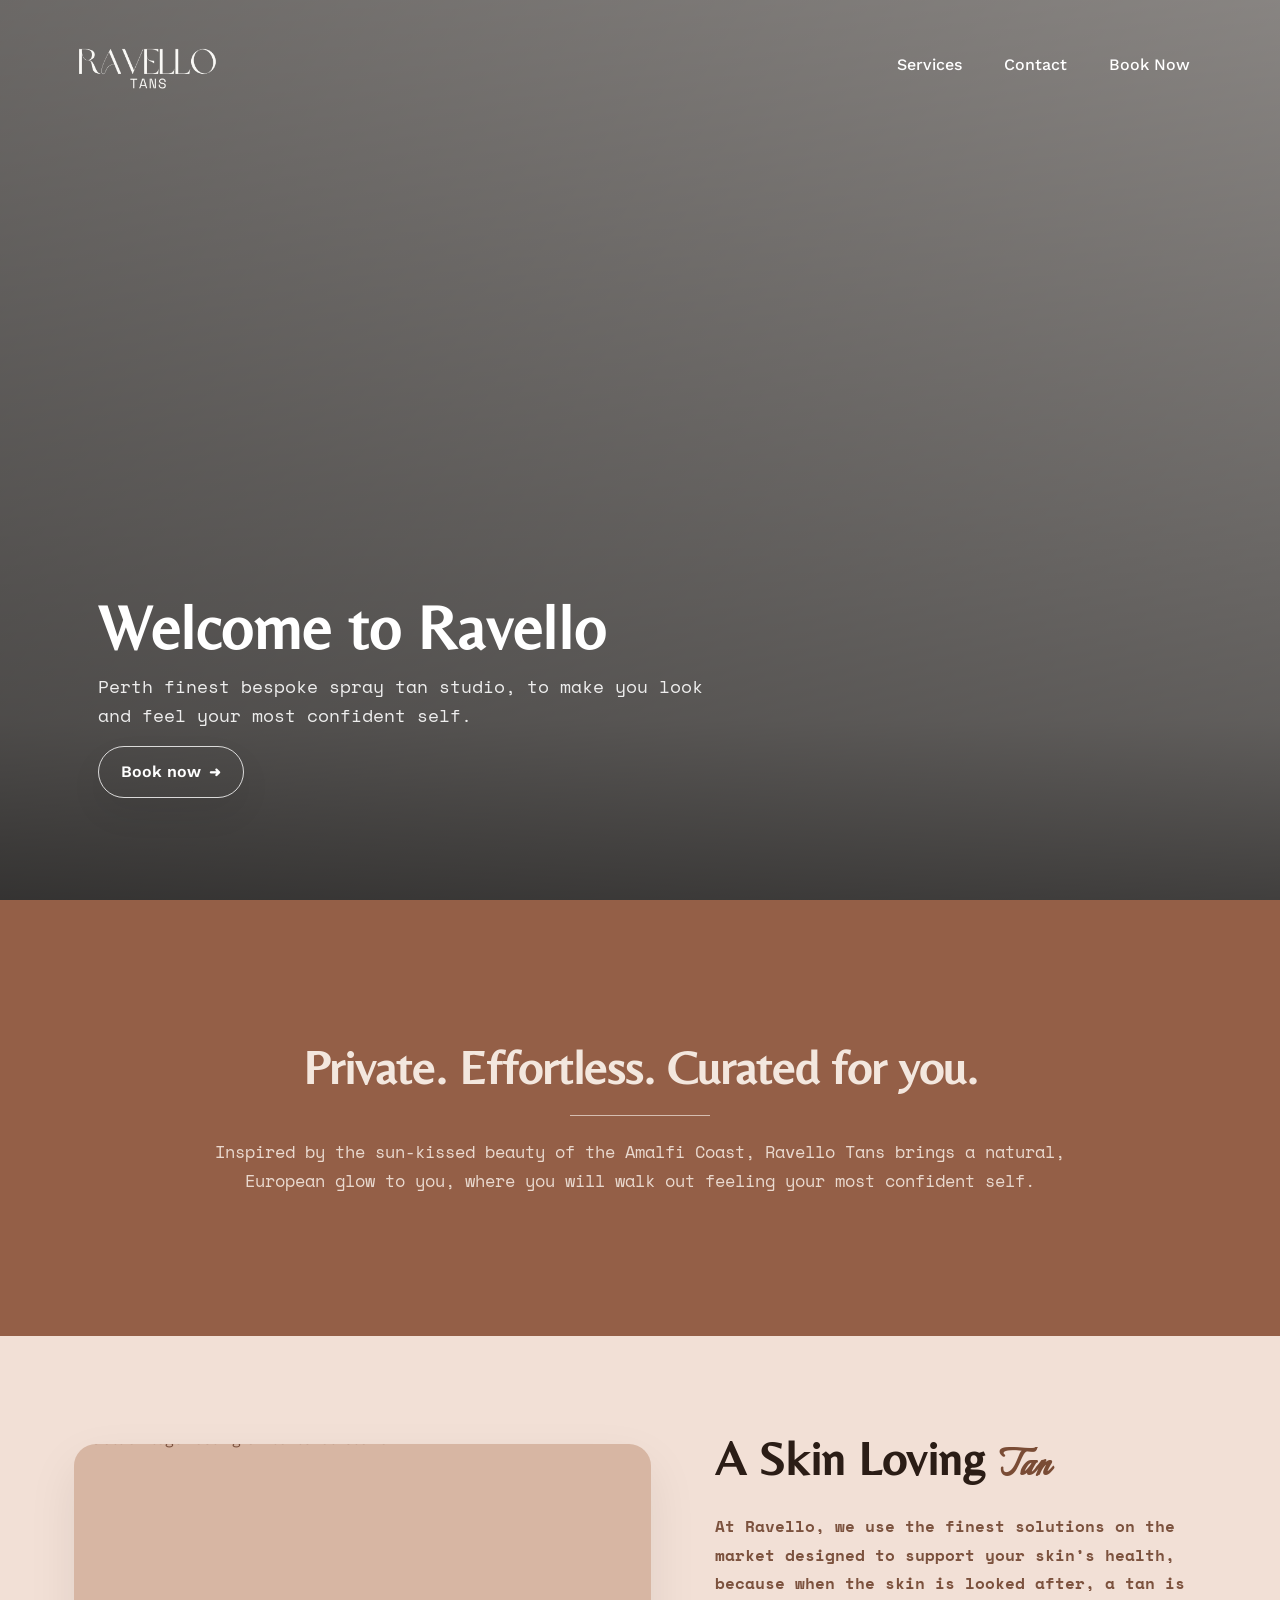
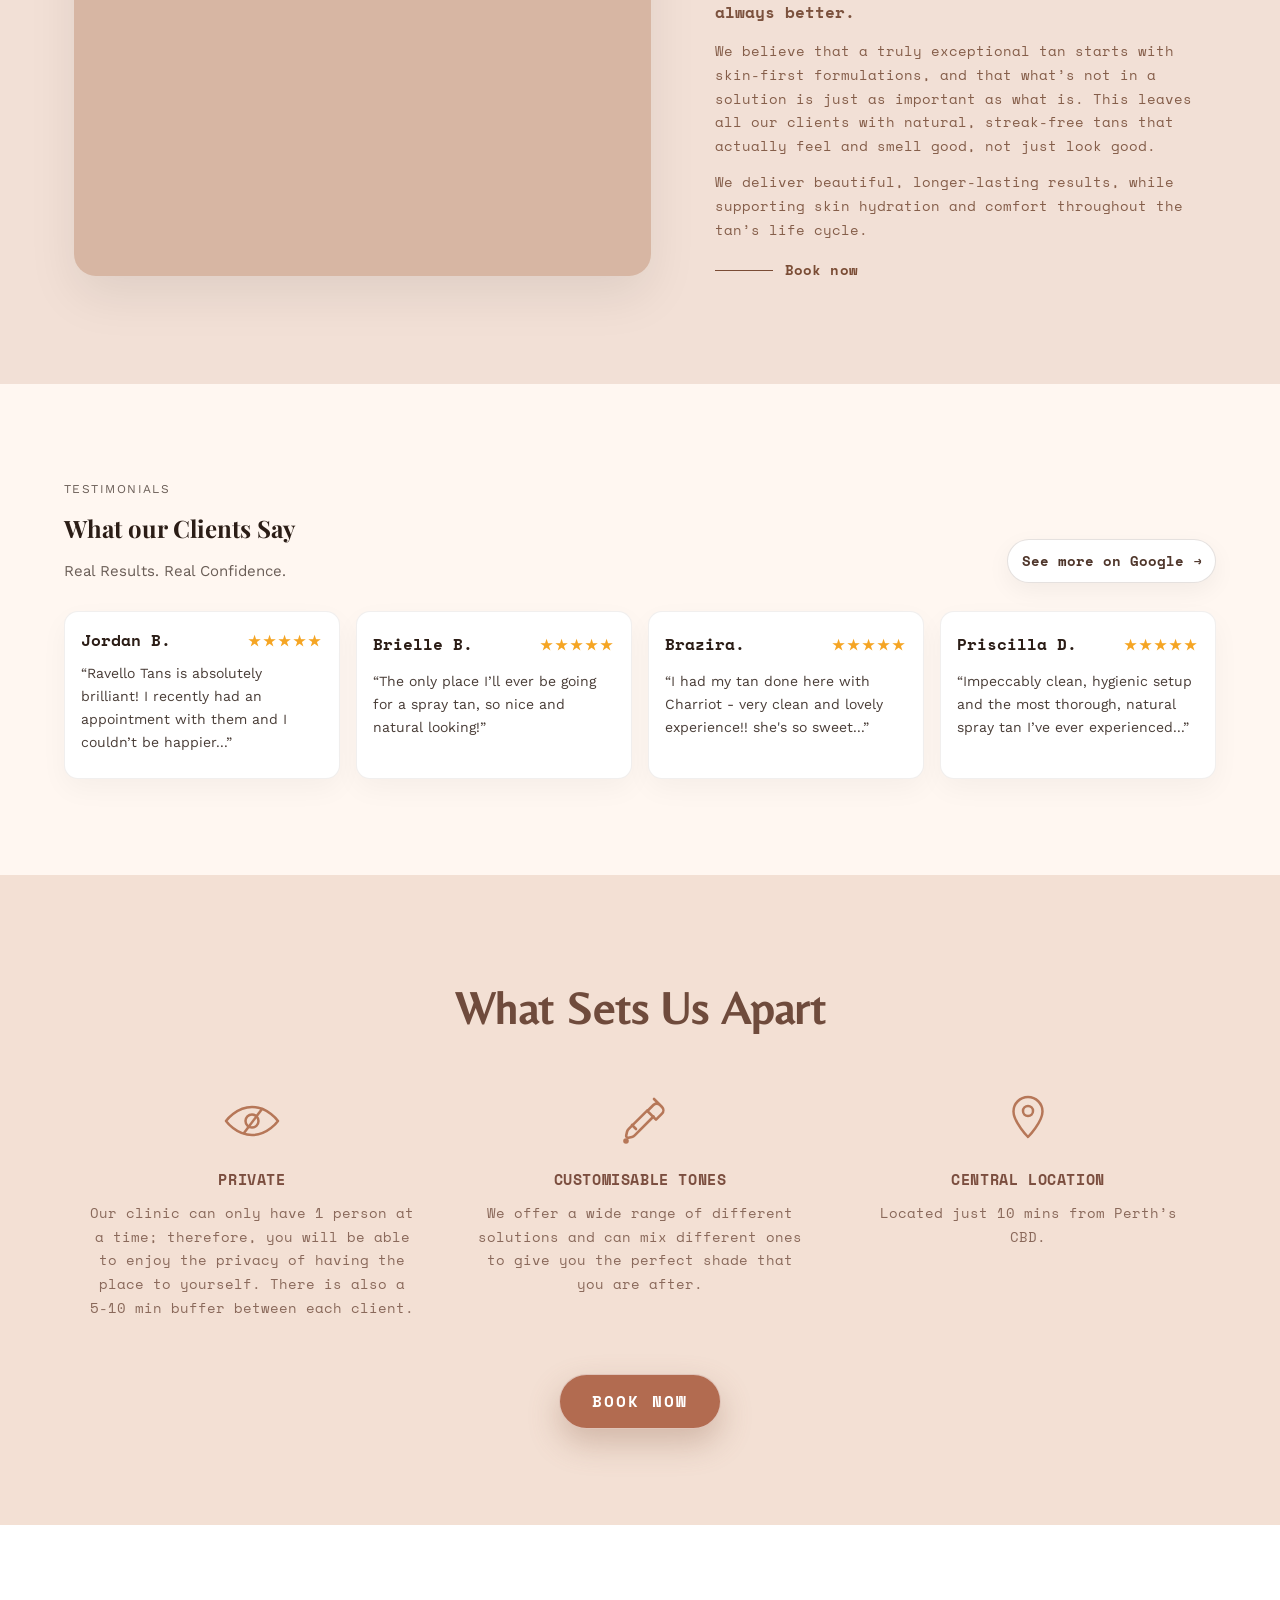
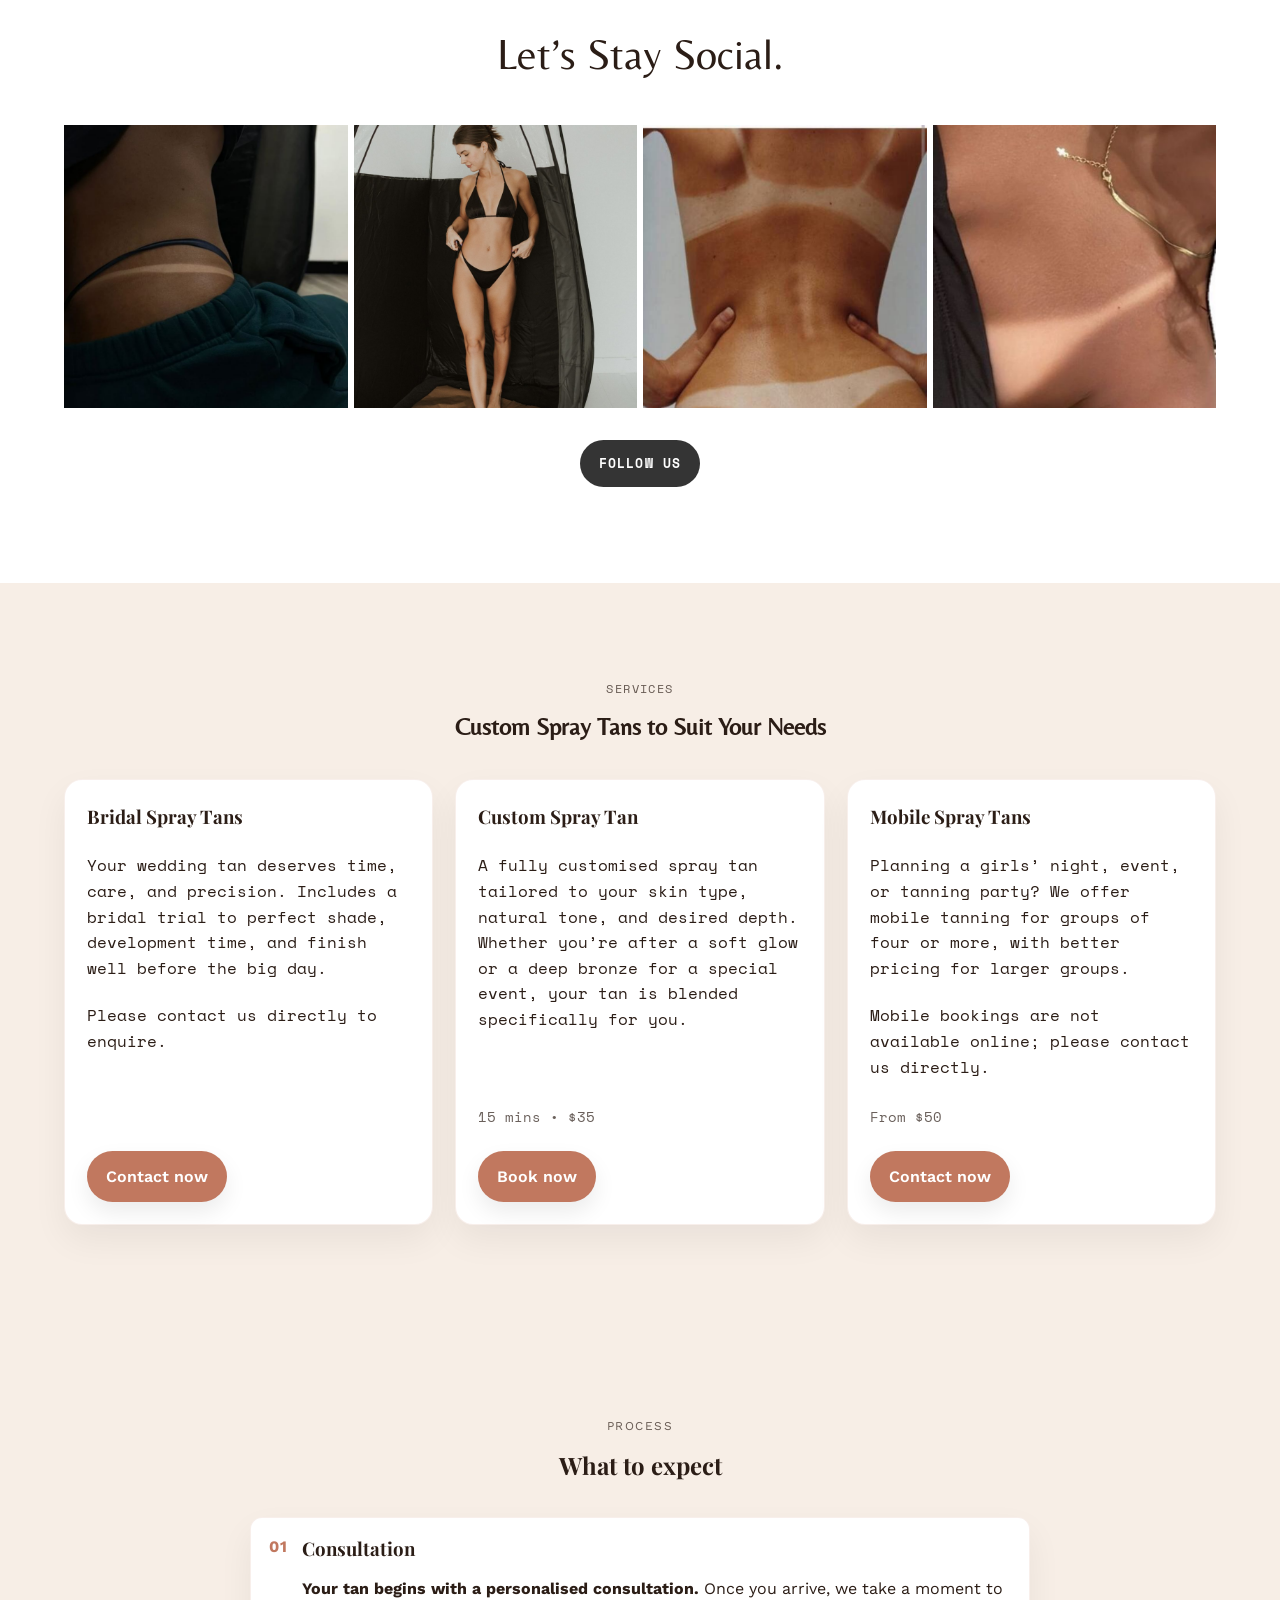
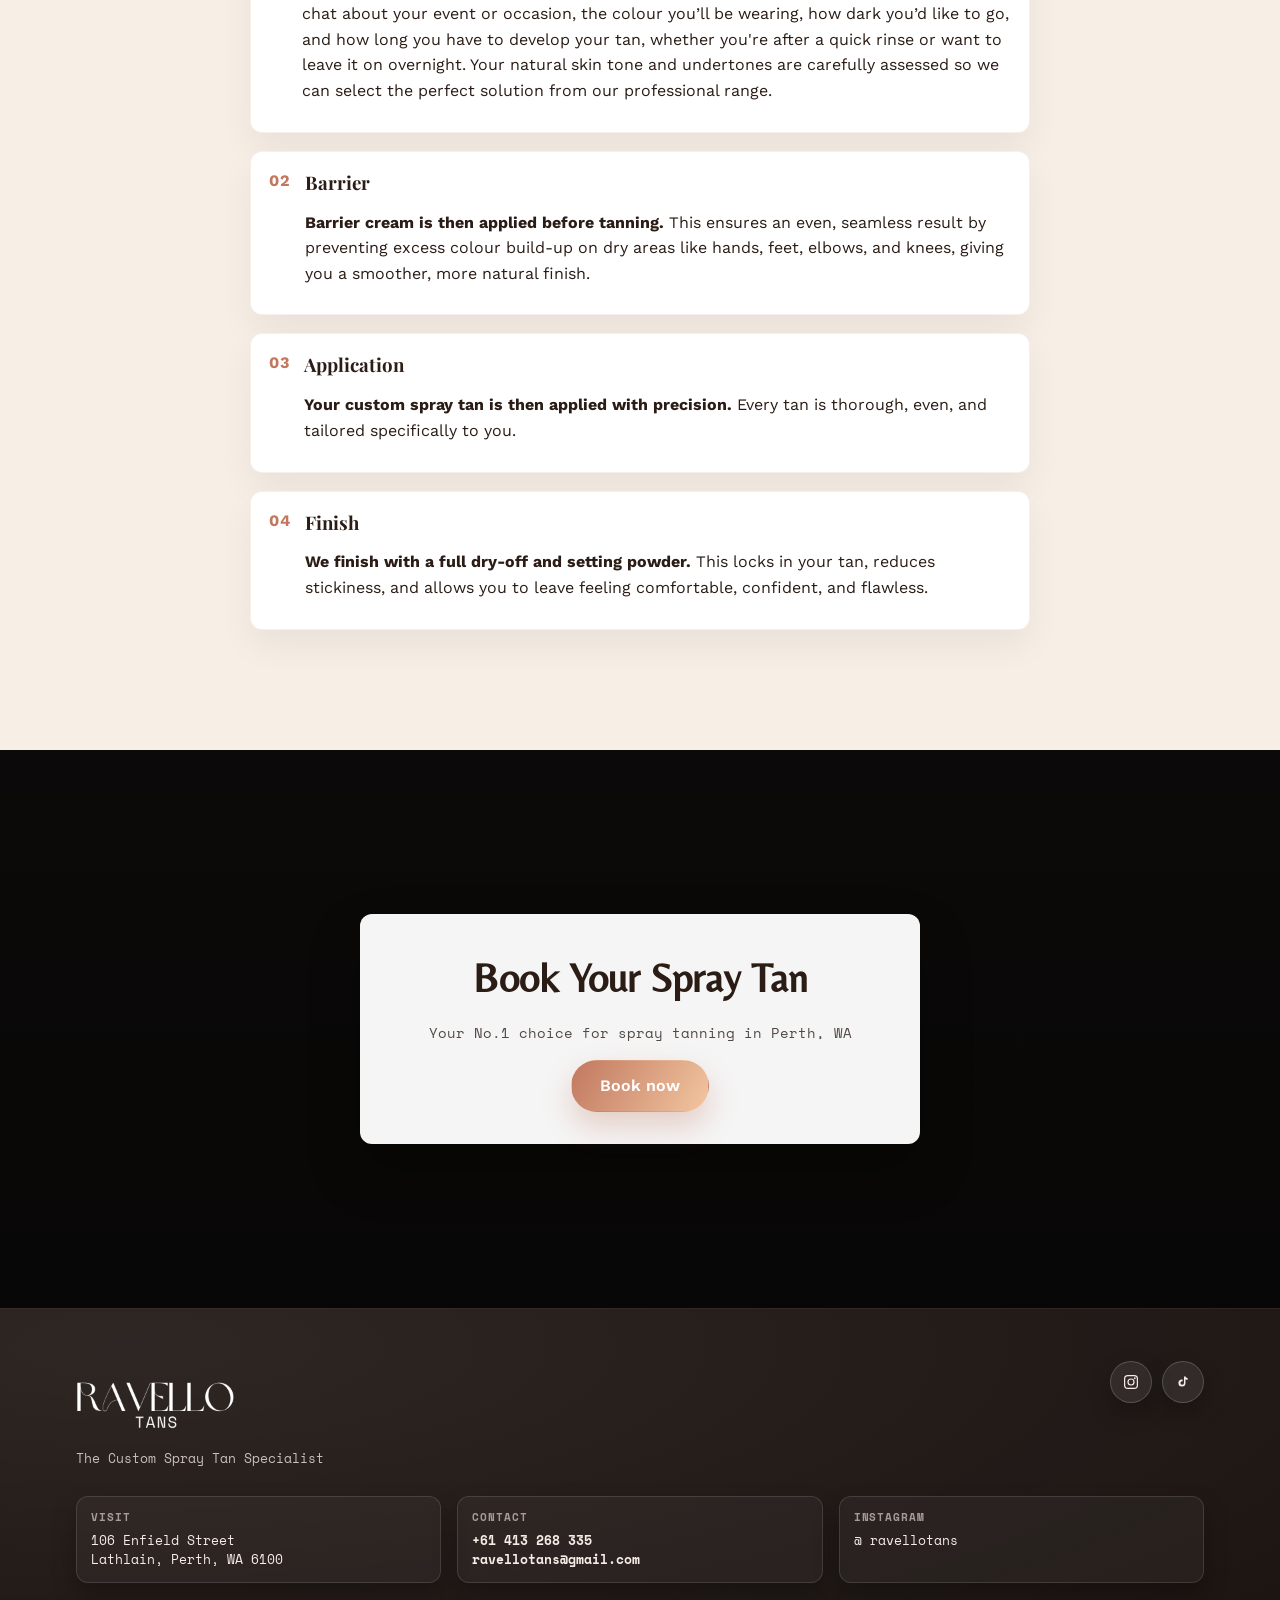
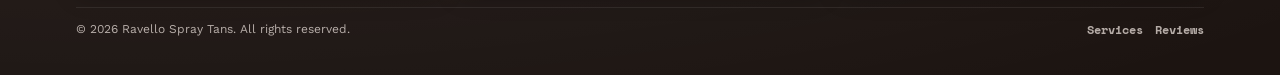
==== commit a23142df: "Update canonical links and improve content" ====
--- a/index.html
+++ b/index.html
@@ -6,13 +6,15 @@
   <title>Ravello Spray Tan Studio | Mobile & In-Studio Tanning</title>
   <meta name="description" content="Natural-looking spray tans that flatter your skin tone. Mobile and in-studio services with custom color blends and premium solutions.">
   <meta name="keywords" content="spray tan, mobile spray tan, organic spray tan, rapid tan, bridal tan, tanning studio">
-  <link rel="canonical" href="https://www.example.com/">
+  <link rel="canonical" href="https://www.ravello.com.au/">
   <meta property="og:title" content="Ravello Spray Tan Studio">
   <meta property="og:description" content="Natural-looking spray tans with custom color blends. Mobile and in-studio availability.">
   <meta property="og:type" content="website">
-  <meta property="og:url" content="https://www.example.com/">
-  <meta property="og:image" content="https://www.example.com/og-image.jpg">
+  <meta property="og:url" content="https://www.ravello.com.au/">
+  <meta property="og:image" content="https://www.ravello.com.au/og-image.jpg">
   <meta name="theme-color" content="#c1785f">
+  <link rel="icon" type="image/png" href="img/lightlogo.png">
+  <link rel="apple-touch-icon" href="img/lightlogo.png">
   <link rel="preconnect" href="https://fonts.googleapis.com">
   <link rel="preconnect" href="https://fonts.gstatic.com" crossorigin>
   <link href="https://fonts.googleapis.com/css2?family=Belleza&family=Italianno&family=Space+Mono:wght@400;700&family=Playfair+Display:wght@500;600;700&family=Work+Sans:wght@400;500;600&display=swap" rel="stylesheet">
@@ -22,8 +24,8 @@
       "@context": "https://schema.org",
       "@type": "LocalBusiness",
       "name": "Ravello Spray Tan Studio",
-      "image": "https://www.example.com/og-image.jpg",
-      "url": "https://www.example.com/",
+      "image": "https://www.ravello.com.au/og-image.jpg",
+      "url": "https://www.ravello.com.au/",
       "telephone": "+61 413 268 335",
       "priceRange": "$$",
       "address": {
@@ -90,7 +92,7 @@
             </div>
           </div>
           <div class="feature__content">
-            <h2 class="feature__title">A skin loving <span class="feature__title-accent">Tan</span></h2>
+            <h2 class="feature__title">A Skin Loving <span class="feature__title-accent">Tan</span></h2>
             <p class="feature__lede">At Ravello, we use the finest solutions on the market designed to 
 support your skin’s health, because when the skin is looked after, a tan is always better.  </p>
 
@@ -120,7 +122,7 @@
               <span class="review__stars" aria-label="5 star rating">★★★★★</span>
             </div>
             <p class="review__text">“Ravello Tans is absolutely brilliant! I recently had an appointment with them and I couldn’t be happier...”</p>
-            <p class="review__meta">02/2026</p>
+            <p class="review__meta"><!--date--></p>
           </article>
           <article class="review">
             <div class="review__row">
@@ -128,7 +130,7 @@
               <span class="review__stars" aria-label="5 star rating">★★★★★</span>
             </div>
             <p class="review__text">“The only place I’ll ever be going for a spray tan, so nice and natural looking!”</p>
-            <p class="review__meta">02/2026</p>
+            <p class="review__meta"><!--date--></p>
           </article>
           <article class="review">
             <div class="review__row">
@@ -136,7 +138,7 @@
               <span class="review__stars" aria-label="5 star rating">★★★★★</span>
             </div>
             <p class="review__text">“I had my tan done here with Charriot - very clean and lovely experience!! she's so sweet...”</p>
-            <p class="review__meta">02/2026</p>
+            <p class="review__meta"><!--date--></p>
           </article>
           <article class="review">
             <div class="review__row">
@@ -144,7 +146,7 @@
               <span class="review__stars" aria-label="5 star rating">★★★★★</span>
             </div>
             <p class="review__text">“Impeccably clean, hygienic setup and the most thorough, natural spray tan I’ve ever experienced...”</p>
-            <p class="review__meta">2/2026</p>
+            <p class="review__meta"><!--date--></p>
           </article>
         </div>
       </section>
@@ -222,7 +224,7 @@
         <div class="section__header">
           <p class="eyebrow">Services</p>
           <h2>Custom Spray Tans to Suit Your Needs</h2>
-          <p class="lede">Three tailored options to match your timeline, event, and preference. Every tan includes pH prep, contouring on request, and clean, skin-loving formulas.</p>
+          <p class="lede"><!--description--></p>
         </div>
         <div class="grid grid--3">
           
@@ -238,7 +240,7 @@
           <article class="card">
             <h3>Custom Spray Tan</h3>
             <p>A fully customised spray tan tailored to your skin type, natural tone, and desired depth. Whether you’re after a soft glow or a deep bronze for a special event, your tan is blended specifically for you.</p>
-            <p class="card__meta">15 mins • From $35</p>
+            <p class="card__meta">15 mins • $35</p>
             <div class="card__actions">
               <a class="btn btn--primary" href="https://book.squareup.com/appointments/0ktylsxk2qasvu/location/LJ00TF1GQ198E/services">Book now</a>
             </div>
@@ -265,14 +267,14 @@
             <div class="step__num">01</div>
             <div>
               <h3>Consultation</h3>
-              <p><strong>Your tan begins with a personalised consultation.</strong> Once you arrive, we chat about your event, what you’ll wear, how dark you’d like to go, and how long you have to develop—quick rinse or overnight. Your natural skin tone and undertones are carefully assessed so we can select the perfect solution from our professional range.</p>
+              <p><strong>Your tan begins with a personalised consultation.</strong> Once you arrive, we take a moment to chat about your event or occasion, the colour you’ll be wearing, how dark you’d like to go, and how long you have to develop your tan, whether you're after a quick rinse or want to leave it on overnight. Your natural skin tone and undertones are carefully assessed so we can select the perfect solution from our professional range.</p>
             </div>
           </div>
           <div class="step">
             <div class="step__num">02</div>
             <div>
               <h3>Barrier</h3>
-              <p><strong>Barrier cream is then applied before tanning.</strong> This prevents excess colour on dry areas like hands, feet, elbows, and knees, giving you a smoother, more natural finish.</p>
+              <p><strong>Barrier cream is then applied before tanning.</strong> This ensures an even, seamless result by preventing excess colour build-up on dry areas like hands, feet, elbows, and knees, giving you a smoother, more natural finish.</p>
             </div>
           </div>
           <div class="step">
@@ -286,7 +288,7 @@
             <div class="step__num">04</div>
             <div>
               <h3>Finish</h3>
-              <p><strong>We finish with a full dry-off and setting powder.</strong> This locks in your tan, reduces stickiness, and lets you leave feeling comfortable, confident, and flawless.</p>
+              <p><strong>We finish with a full dry-off and setting powder.</strong> This locks in your tan, reduces stickiness, and allows you to leave feeling comfortable, confident, and flawless.</p>
             </div>
           </div>
         </div>
@@ -302,7 +304,7 @@
         <div class="cta-banner__overlay" aria-hidden="true"></div>
         <div class="cta-banner__card">
           <h2>Book Your Spray Tan</h2>
-          <p>Your No.1 choice for spray tanning in Tapping, Perth.</p>
+          <p>Your No.1 choice for spray tanning in Perth, WA</p>
           <a class="btn btn--primary cta-banner__btn" href="https://book.squareup.com/appointments/0ktylsxk2qasvu/location/LJ00TF1GQ198E/services" target="_blank" rel="noopener">Book now</a>
         </div>
       </div>
@@ -314,7 +316,7 @@
           <div class="footer__logo-wrap">
             <img src="img/lightlogo.png" alt="Ravello spray tan logo" class="footer__logo">
           </div>
-          <p class="footer__tagline">Sunless glow, tailored to your undertone.</p>
+          <p class="footer__tagline">The Custom Spray Tan Specialist</p>
         </div>
 
         <div class="footer__social footer__social--icons">
@@ -349,7 +351,7 @@
           </div>
           <div class="footer__meta-block">
             <p class="footer__label">Instagram</p>
-            <p class="footer__text">Follow us at<br>@ravellotans</p>
+            <p class="footer__text">@ ravellotans<br><!--Blank--></p>
           </div>
         </div>
       </div>
--- a/styles/main.css
+++ b/styles/main.css
@@ -144,6 +144,18 @@
   font-size: 16px;
 }
 
+  /* Fix hamburger icon color for Safari mobile */
+  .nav__toggle {
+    color: var(--brand-accent);
+  }
+
+  .nav--on-dark .nav__toggle {
+    color: #fff;
+  }
+  .nav--on-light .nav__toggle {
+    color: var(--brand-accent);
+  }
+
 .nav--on-dark {
   color: #fff;
 }
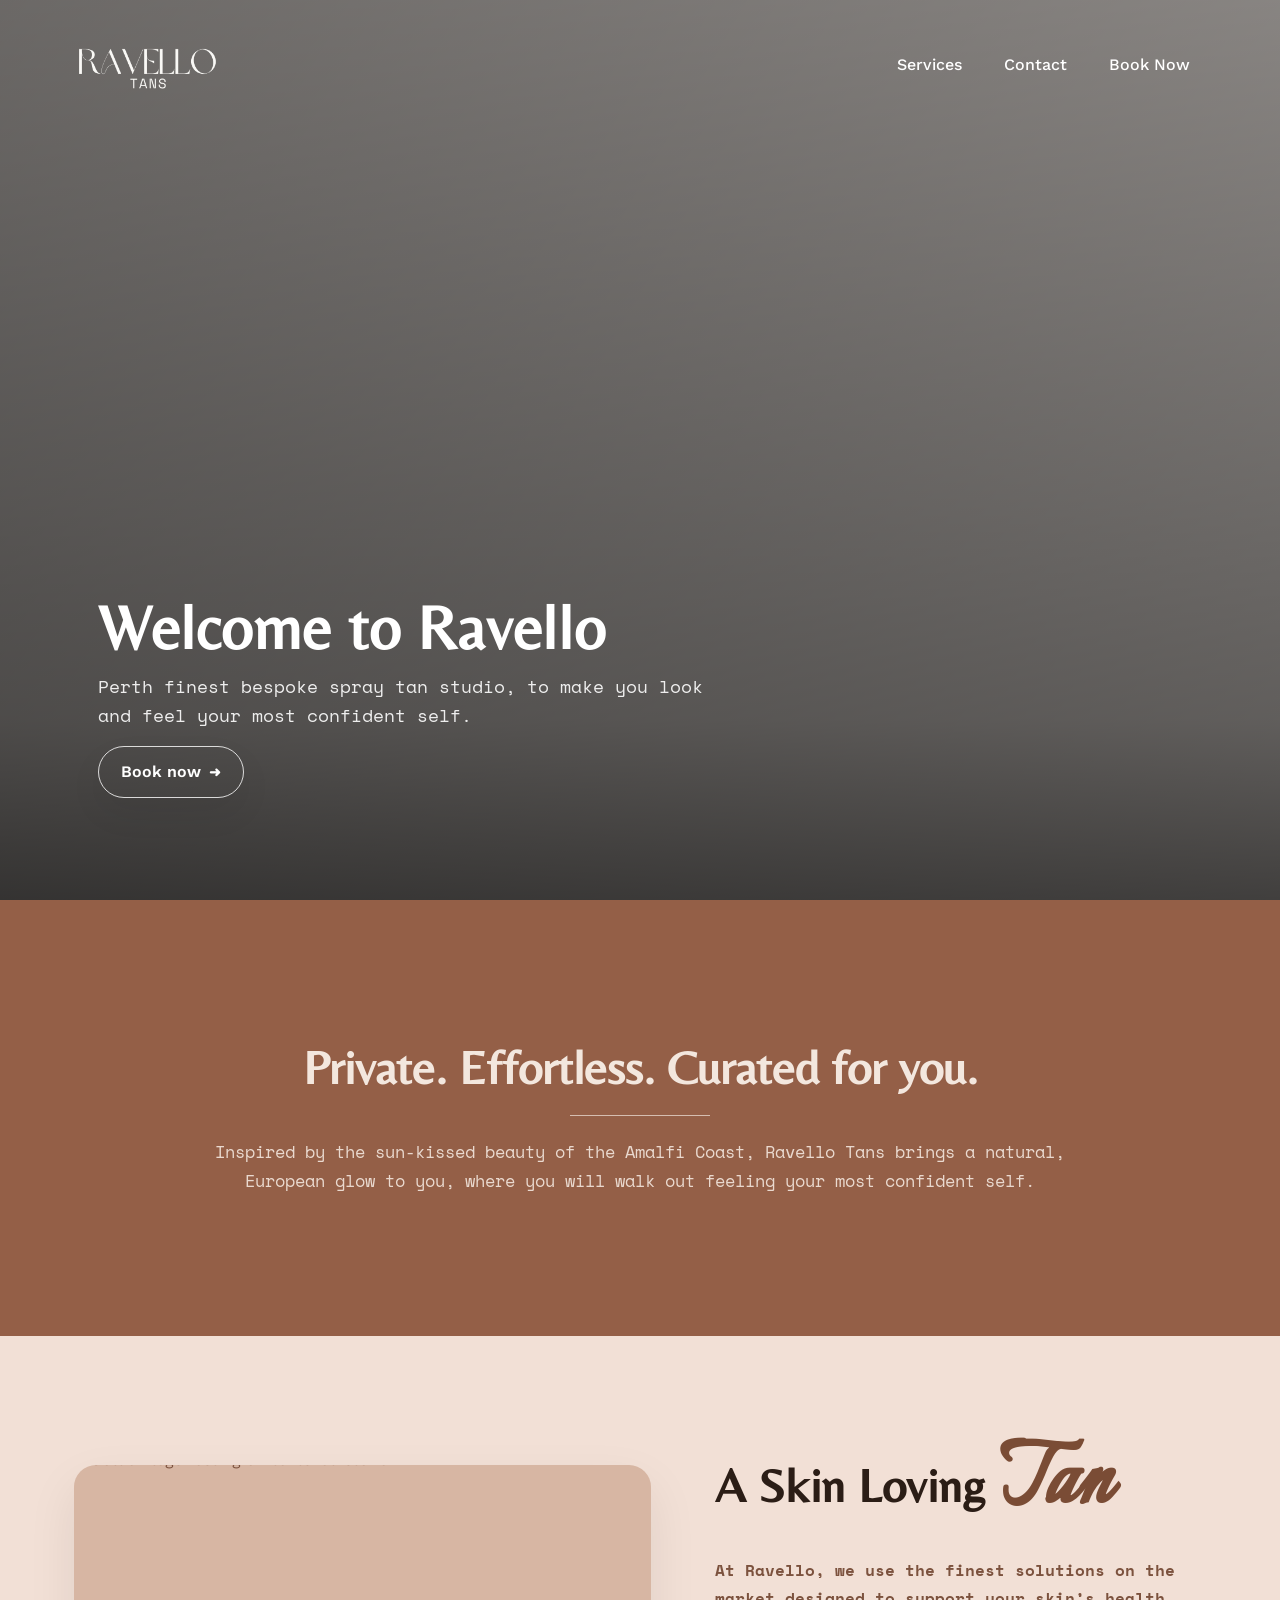
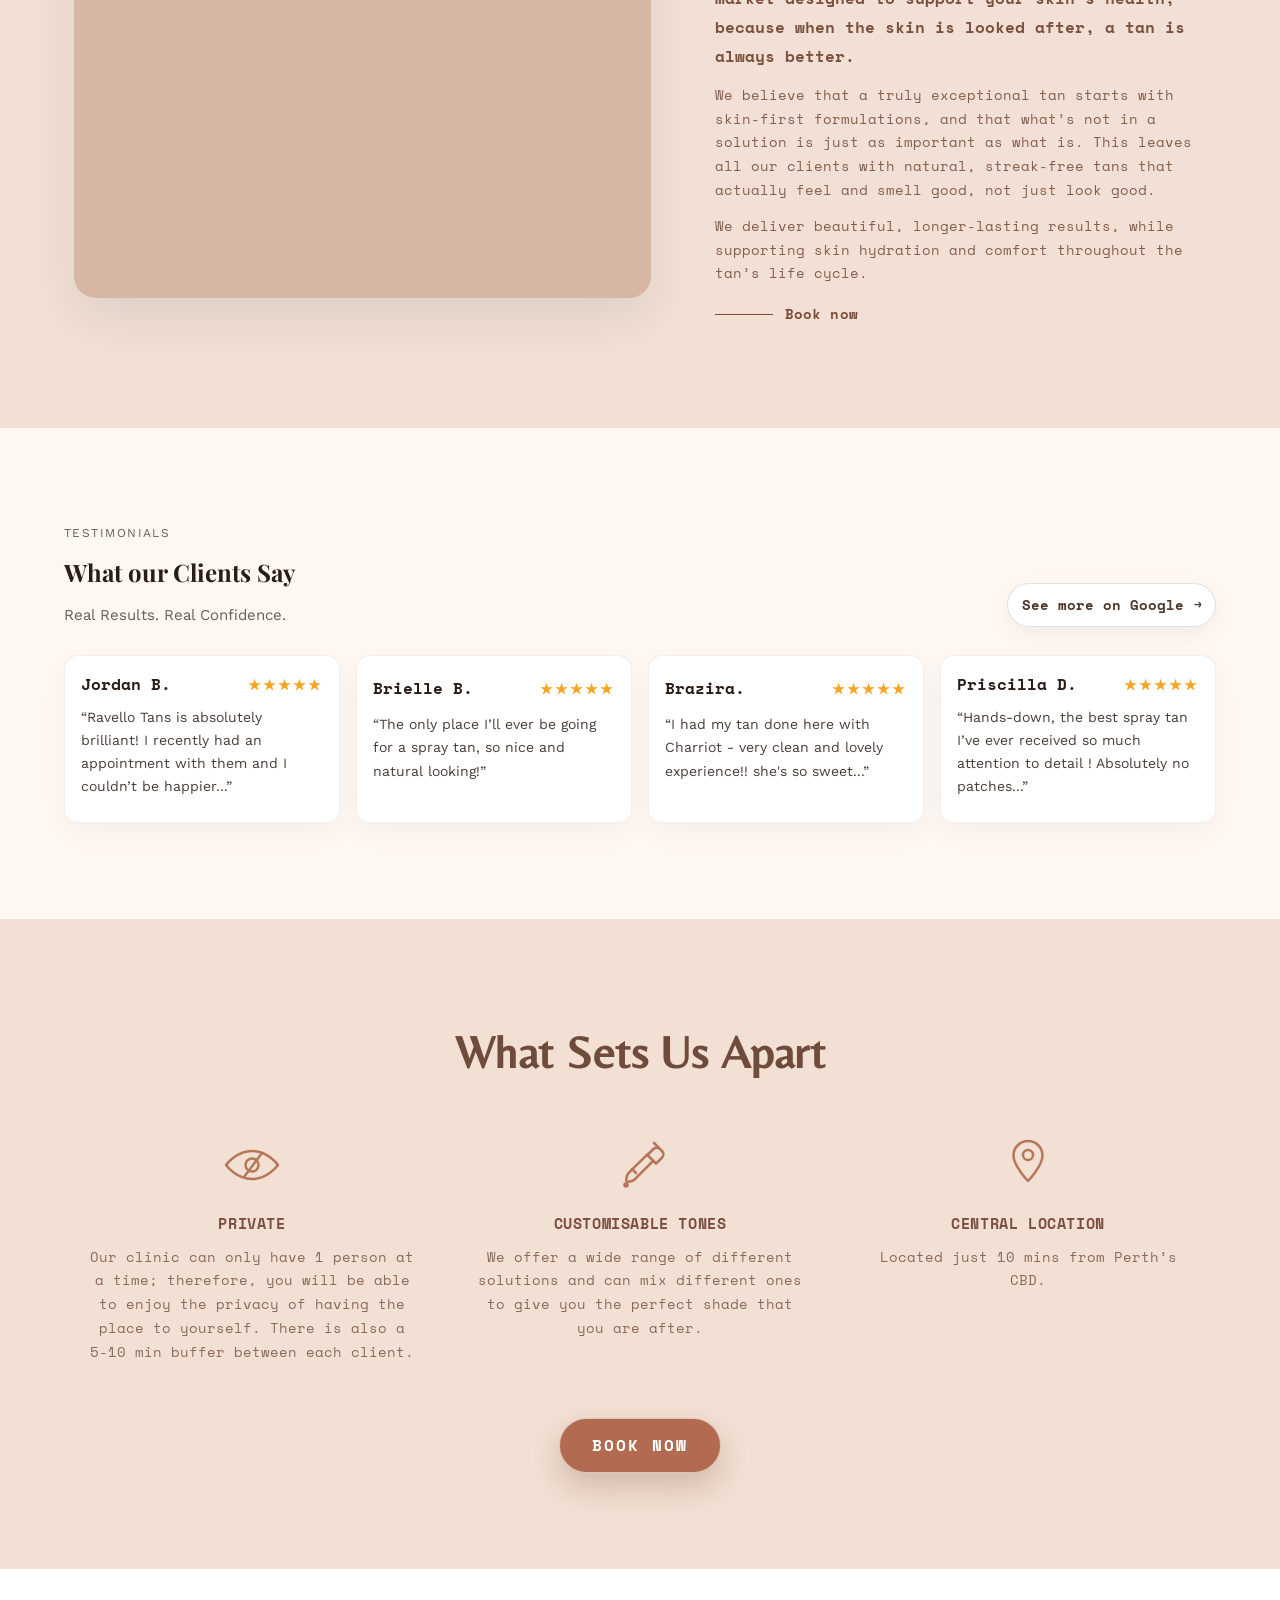
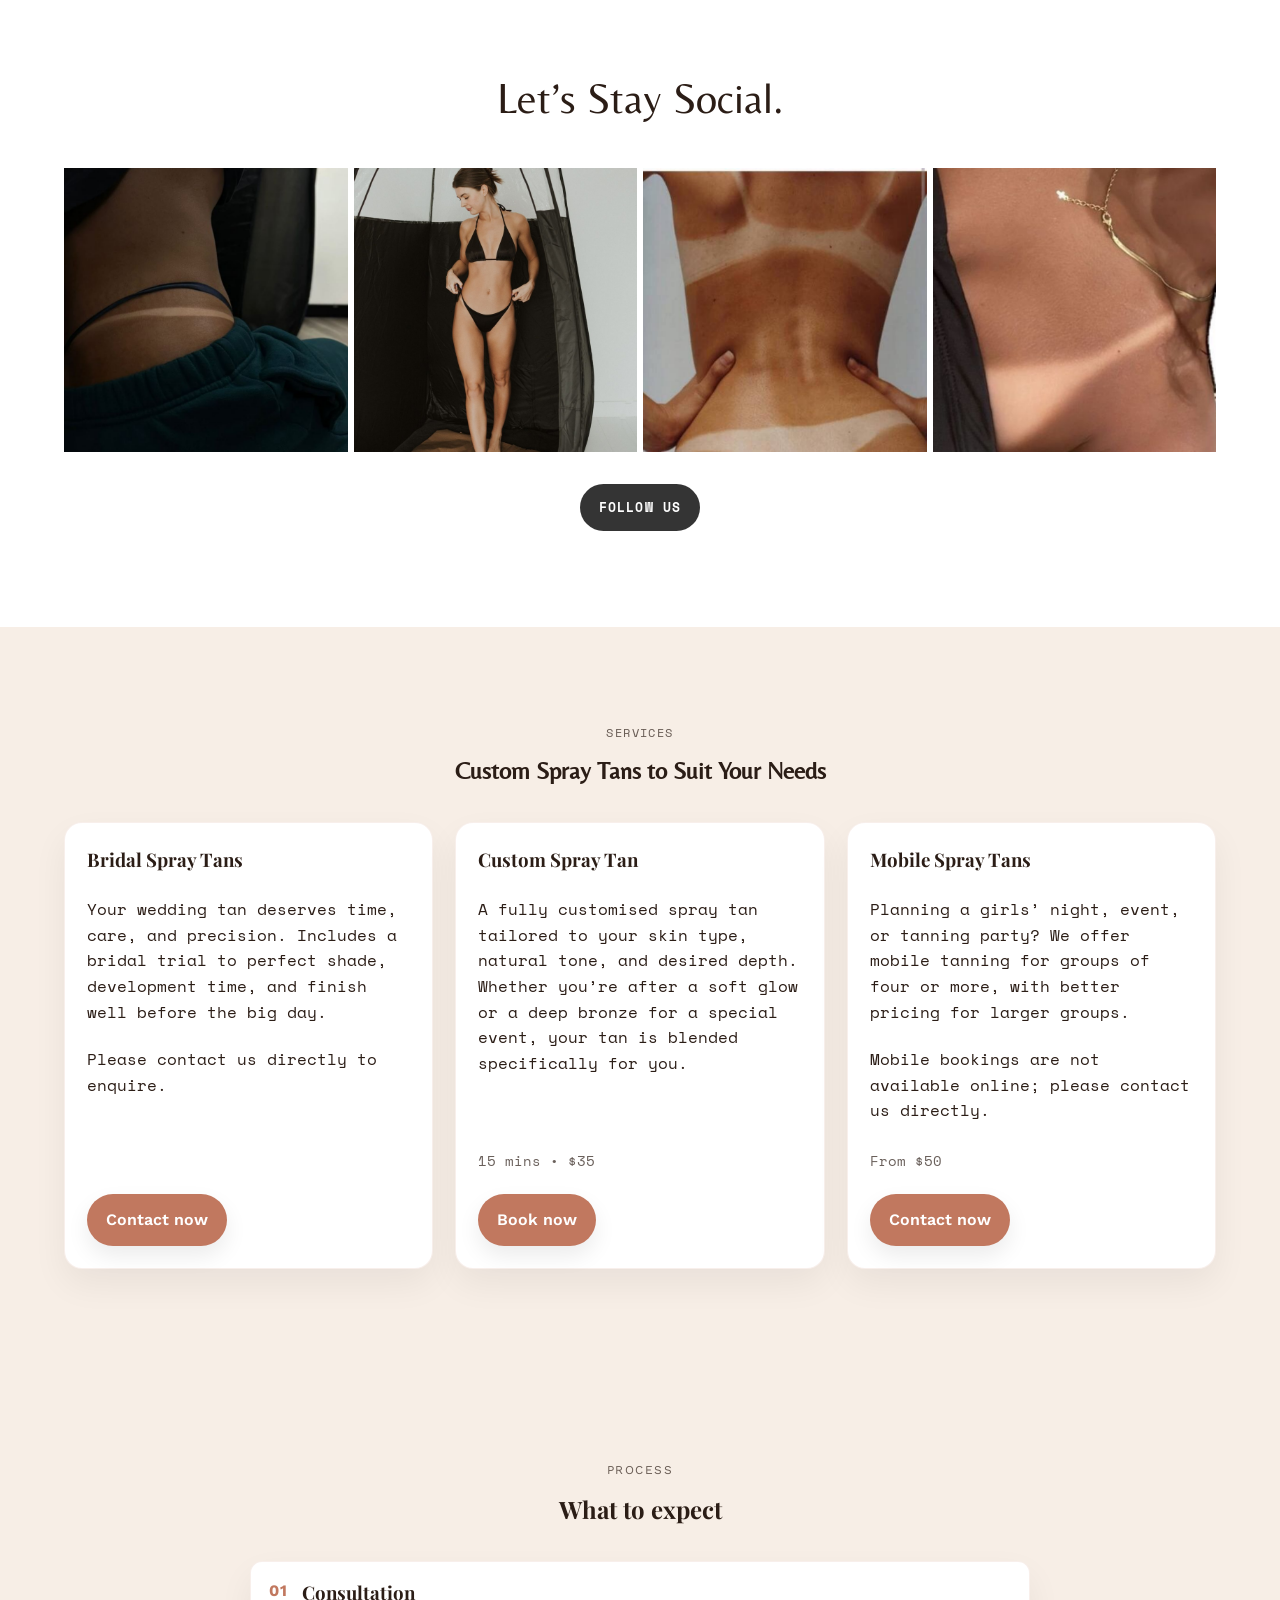
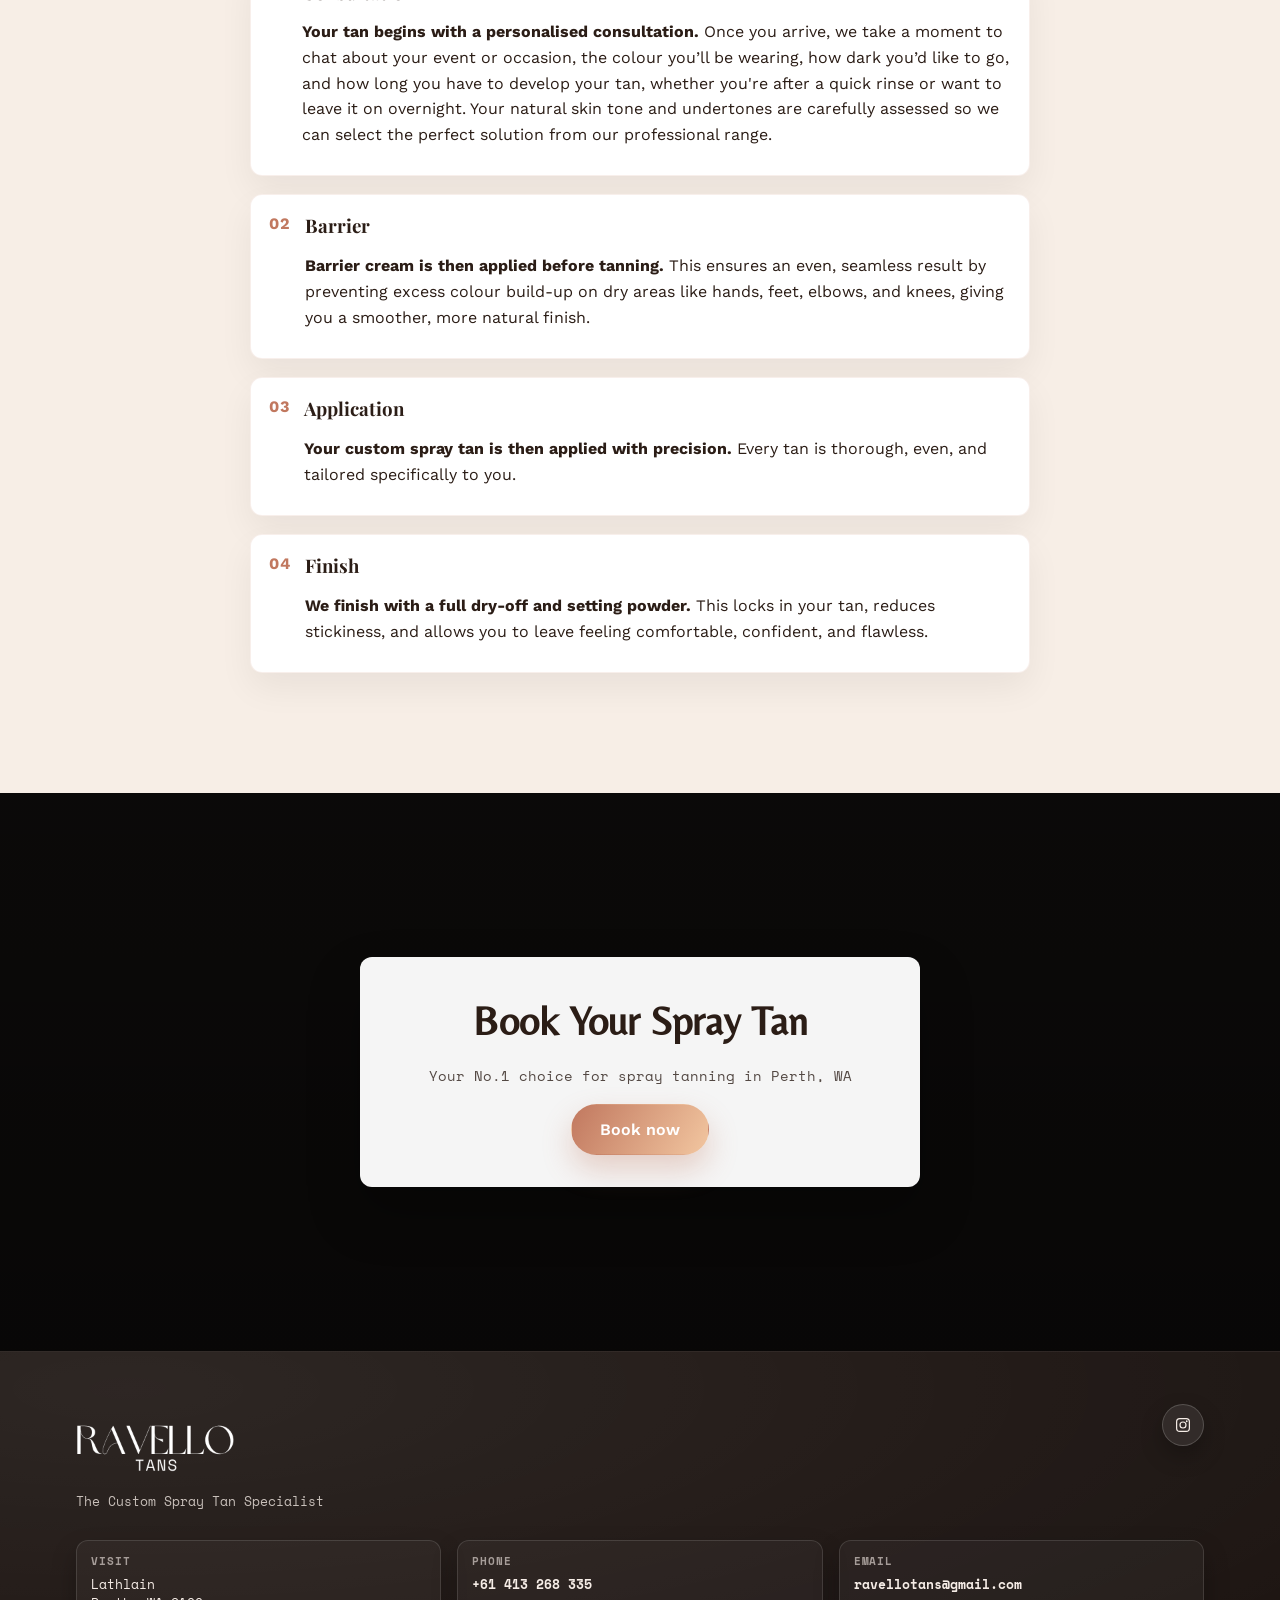
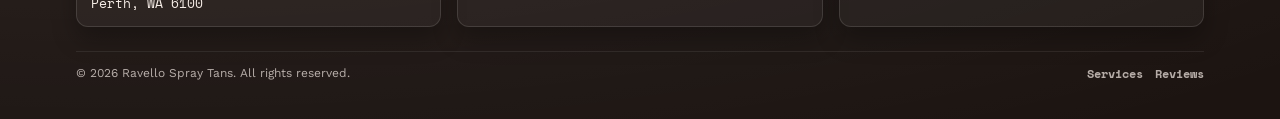
==== commit 2920bbbd: "Update review text and footer contact information" ====
--- a/index.html
+++ b/index.html
@@ -145,7 +145,7 @@
               <span class="review__name">Priscilla D.</span>
               <span class="review__stars" aria-label="5 star rating">★★★★★</span>
             </div>
-            <p class="review__text">“Impeccably clean, hygienic setup and the most thorough, natural spray tan I’ve ever experienced...”</p>
+            <p class="review__text">“Hands-down, the best spray tan I’ve ever received so much attention to detail ! Absolutely no patches...”</p>
             <p class="review__meta"><!--date--></p>
           </article>
         </div>
@@ -330,6 +330,7 @@
             </span>
             <span class="sr-only">Instagram</span>
           </a>
+          <!-- TICKTOK ICON - UNCOMMENT IF NEEDED
           <a class="footer__social-btn" href="https://www.tiktok.com/@yourhandle" target="_blank" rel="noopener" aria-label="Follow on TikTok">
             <span class="footer__icon" aria-hidden="true">
               <svg viewBox="0 0 24 24" role="presentation" focusable="false">
@@ -338,20 +339,21 @@
             </span>
             <span class="sr-only">TikTok</span>
           </a>
+        -->
         </div>
 
         <div class="footer__meta">
           <div class="footer__meta-block">
             <p class="footer__label">Visit</p>
-            <p class="footer__text">106 Enfield Street<br>Lathlain, Perth, WA 6100</p>
+            <p class="footer__text">Lathlain<br>Perth, WA 6100</p>
           </div>
           <div class="footer__meta-block">
-            <p class="footer__label">Contact</p>
-            <p class="footer__text"><a href="tel:+61413268335">+61 413 268 335</a><br><a href="mailto:ravellotans@gmail.com">ravellotans@gmail.com</a></p>
+            <p class="footer__label">Phone</p>
+            <p class="footer__text"><a href="tel:+61413268335">+61 413 268 335</a><br><!--Second Line (if needed)--></p>
           </div>
           <div class="footer__meta-block">
-            <p class="footer__label">Instagram</p>
-            <p class="footer__text">@ ravellotans<br><!--Blank--></p>
+            <p class="footer__label">Email</p>
+            <p class="footer__text"><a href="mailto:ravellotans@gmail.com">ravellotans@gmail.com</a></p>
           </div>
         </div>
       </div>
--- a/styles/main.css
+++ b/styles/main.css
@@ -1,3 +1,9 @@
+/* Make the 'Tan' word in the feature title bigger */
+.feature__title-accent {
+  font-size: 2.2em;
+  line-height: 1;
+  display: inline-block;
+}
 :root {
   --brand-bg: #fff8f3;
   --brand-ink: #2b1d16;
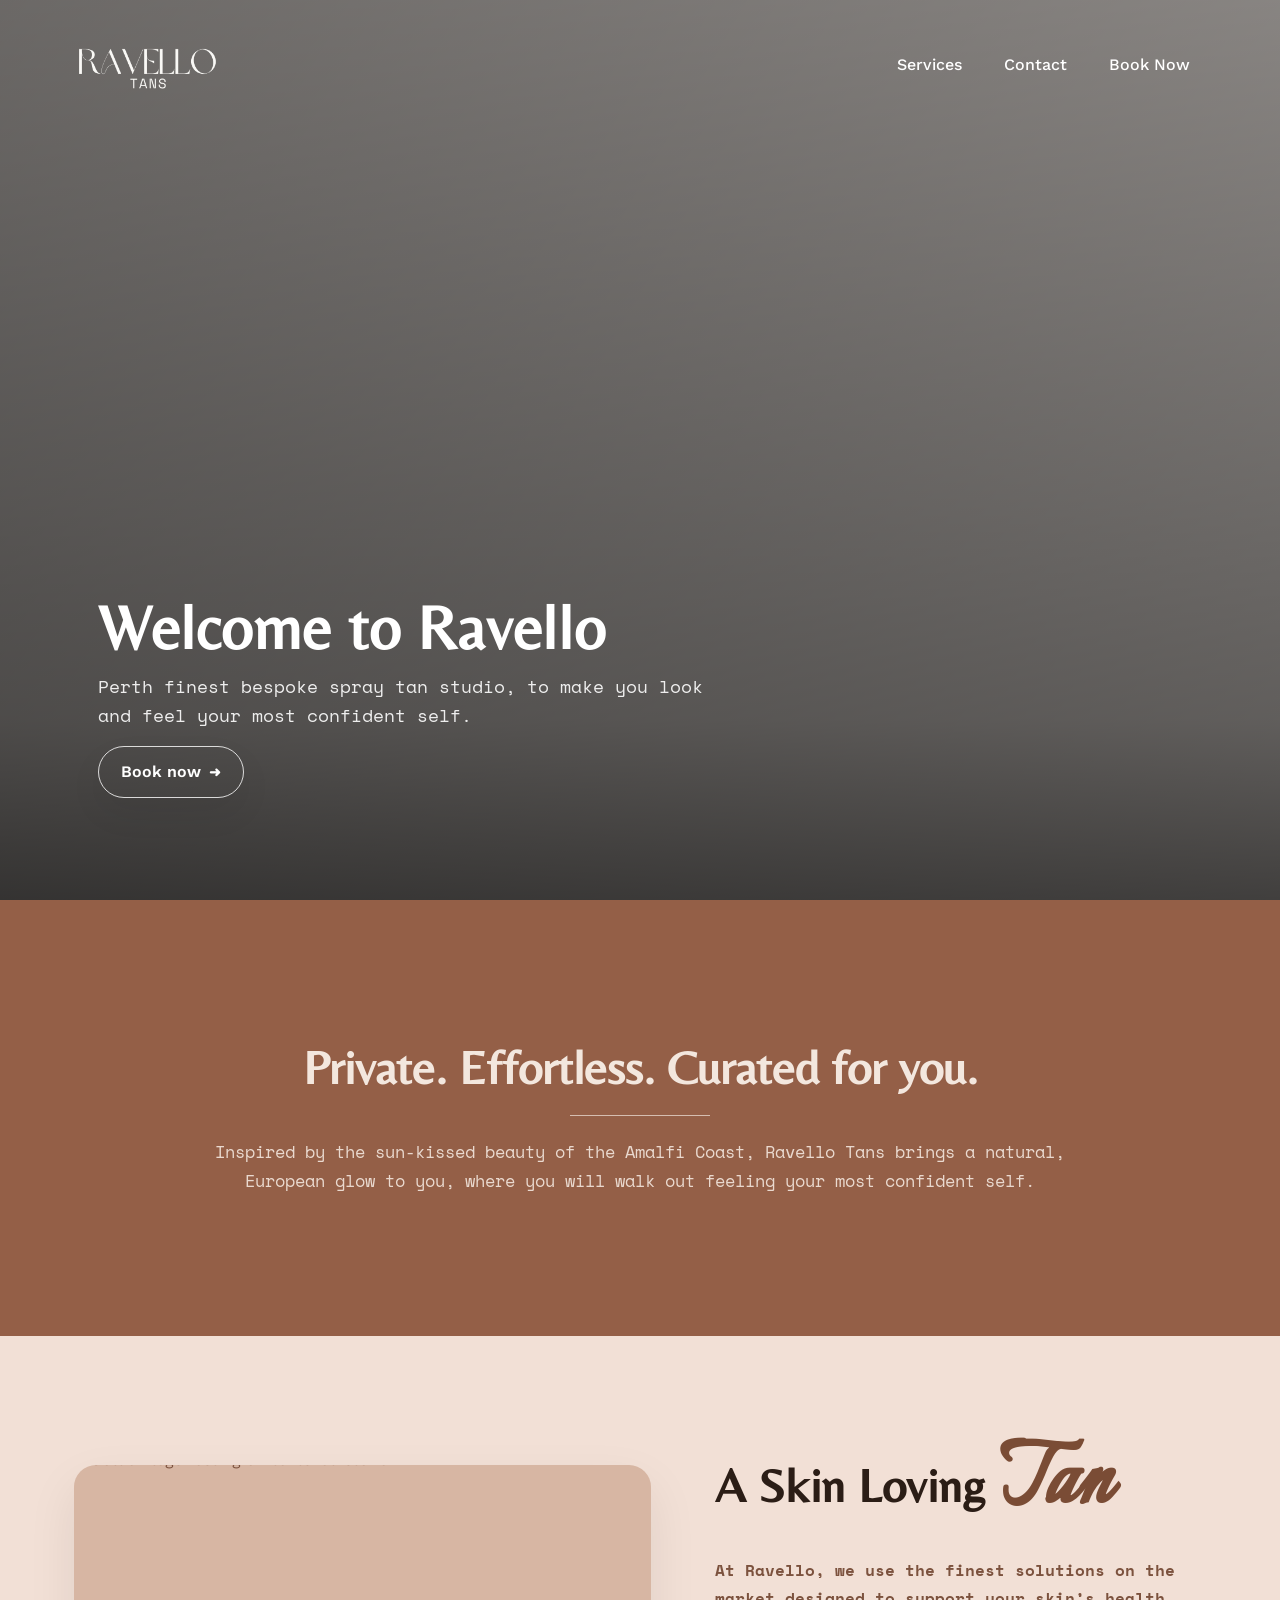
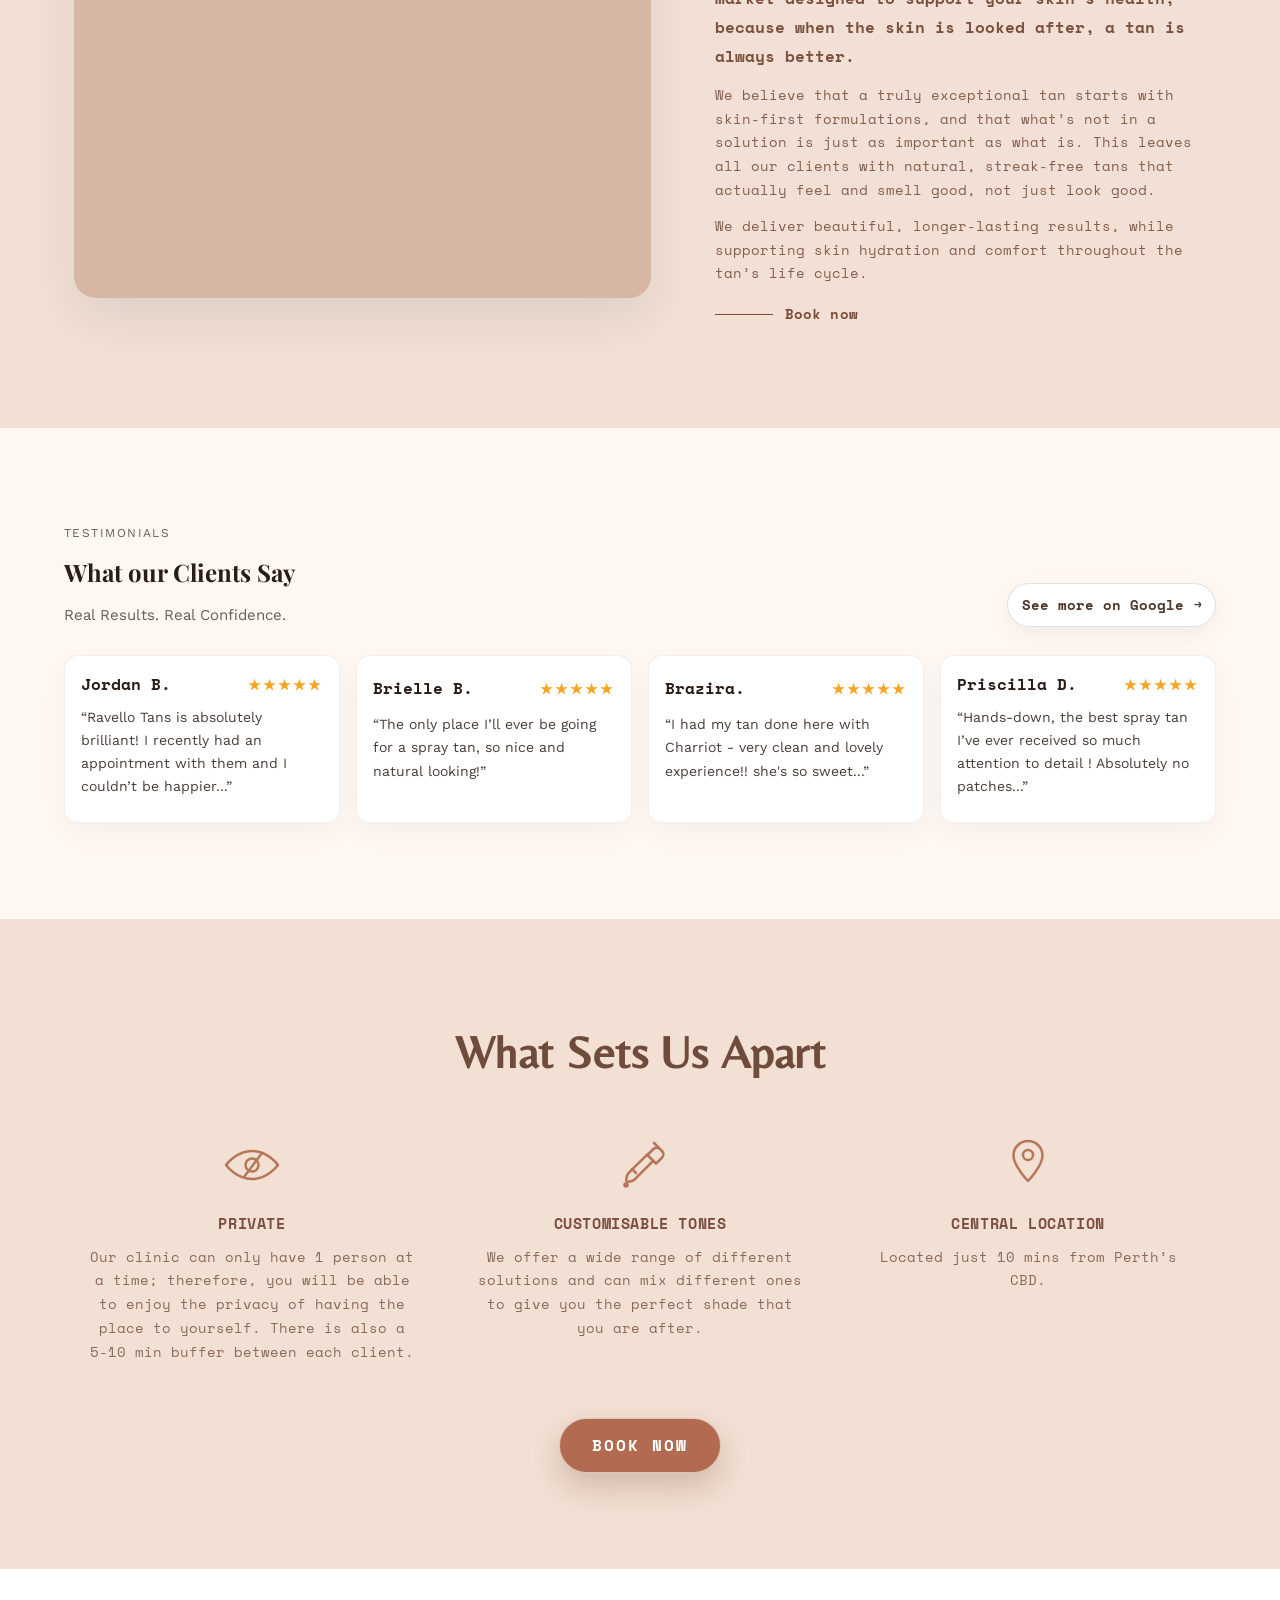
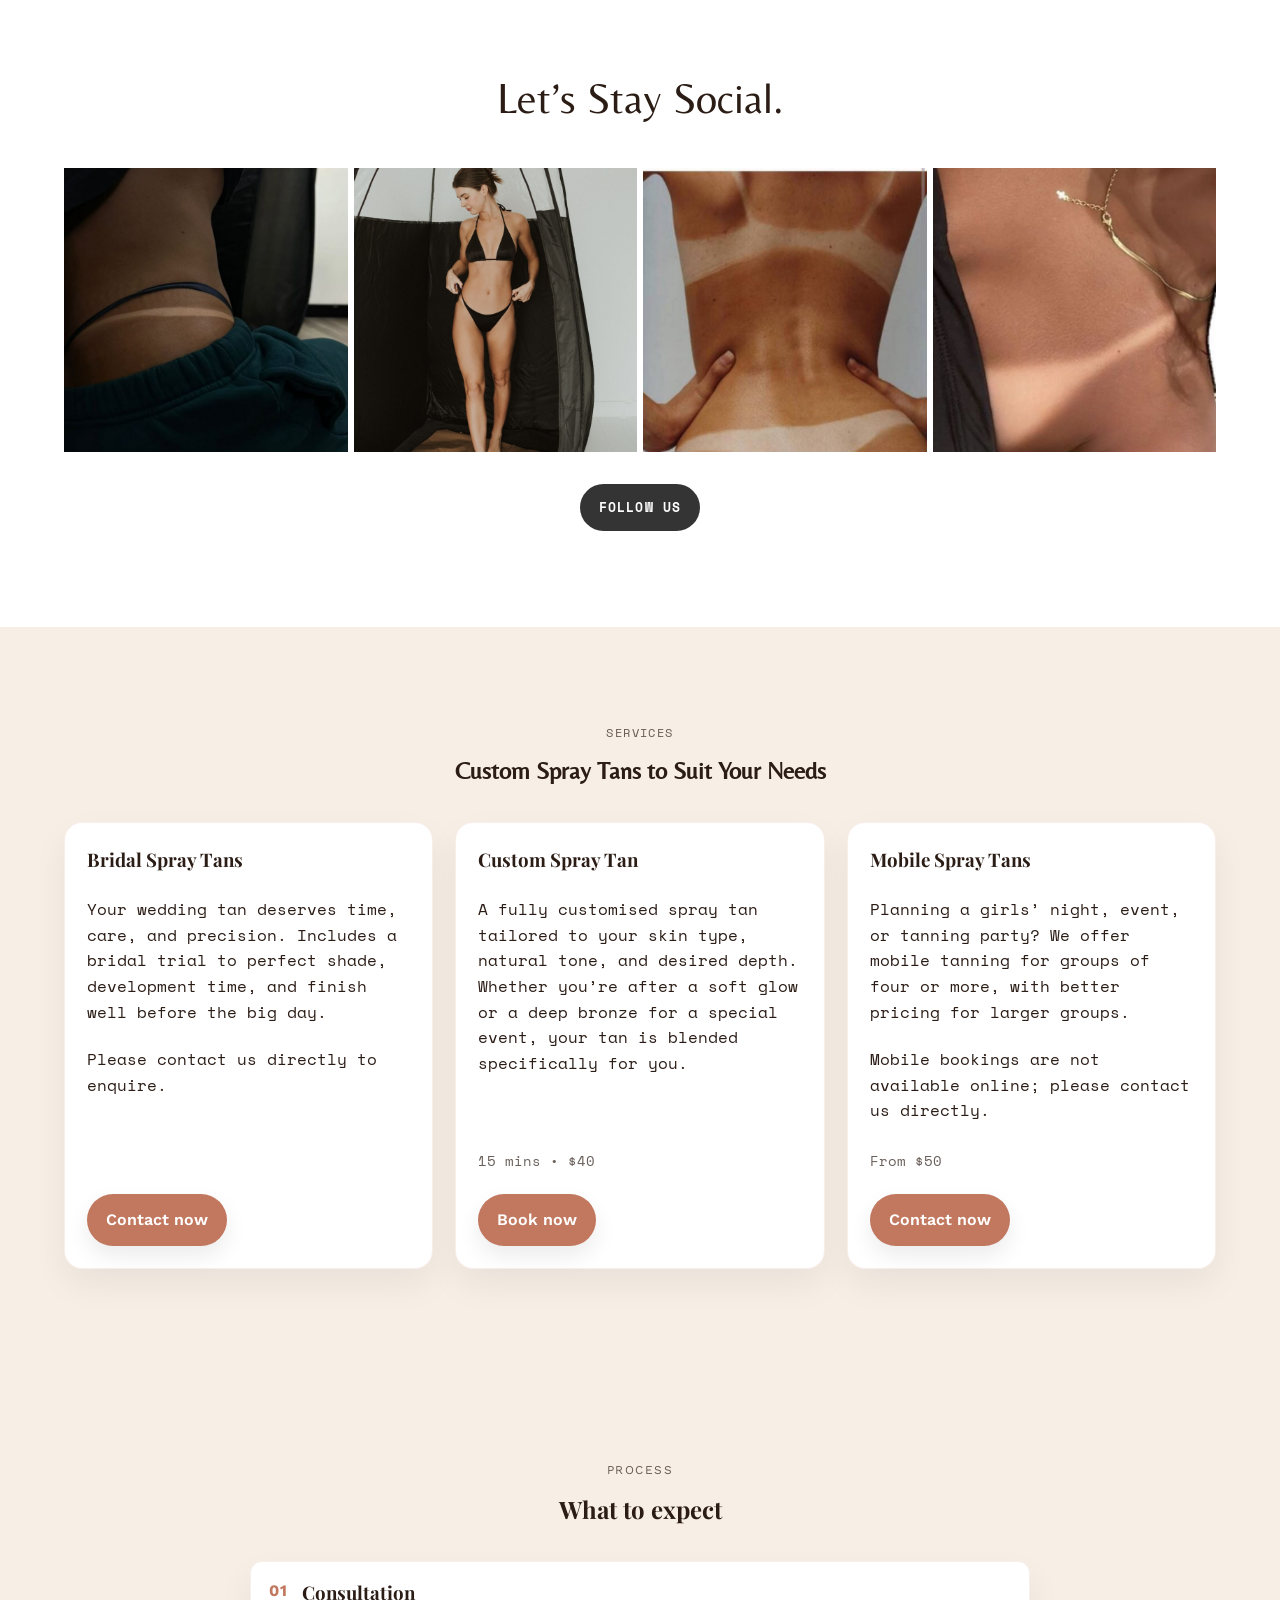
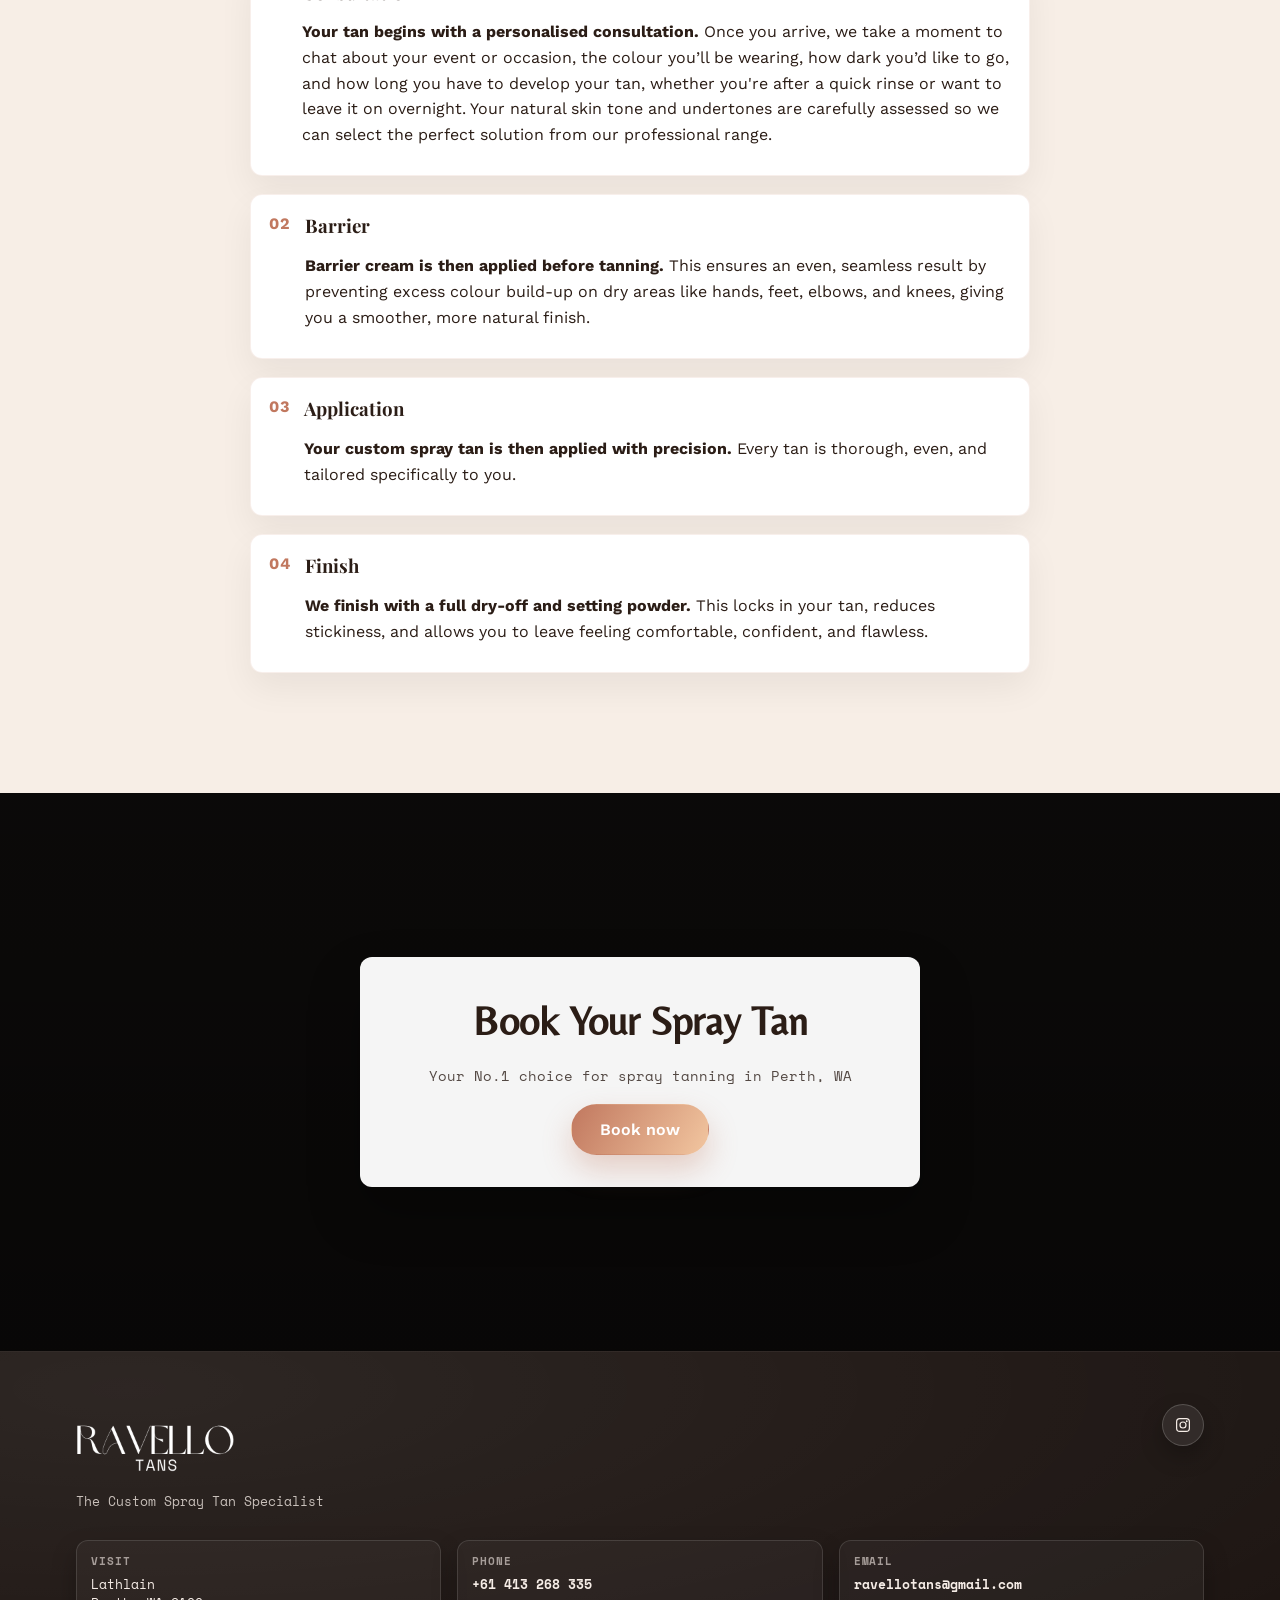
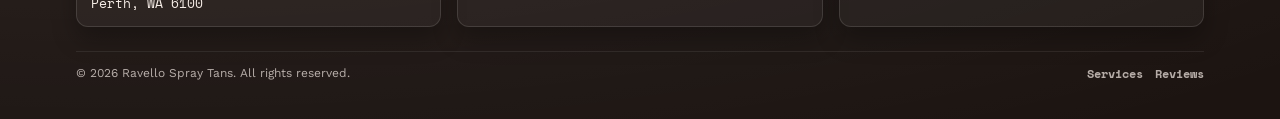
==== commit 56dbe256: "Change Custom Spray Tan price from $35 to $40 Updated the price for the Custom Spray Tan service." ====
--- a/index.html
+++ b/index.html
@@ -240,7 +240,7 @@
           <article class="card">
             <h3>Custom Spray Tan</h3>
             <p>A fully customised spray tan tailored to your skin type, natural tone, and desired depth. Whether you’re after a soft glow or a deep bronze for a special event, your tan is blended specifically for you.</p>
-            <p class="card__meta">15 mins • $35</p>
+            <p class="card__meta">15 mins • $40</p>
             <div class="card__actions">
               <a class="btn btn--primary" href="https://book.squareup.com/appointments/0ktylsxk2qasvu/location/LJ00TF1GQ198E/services">Book now</a>
             </div>
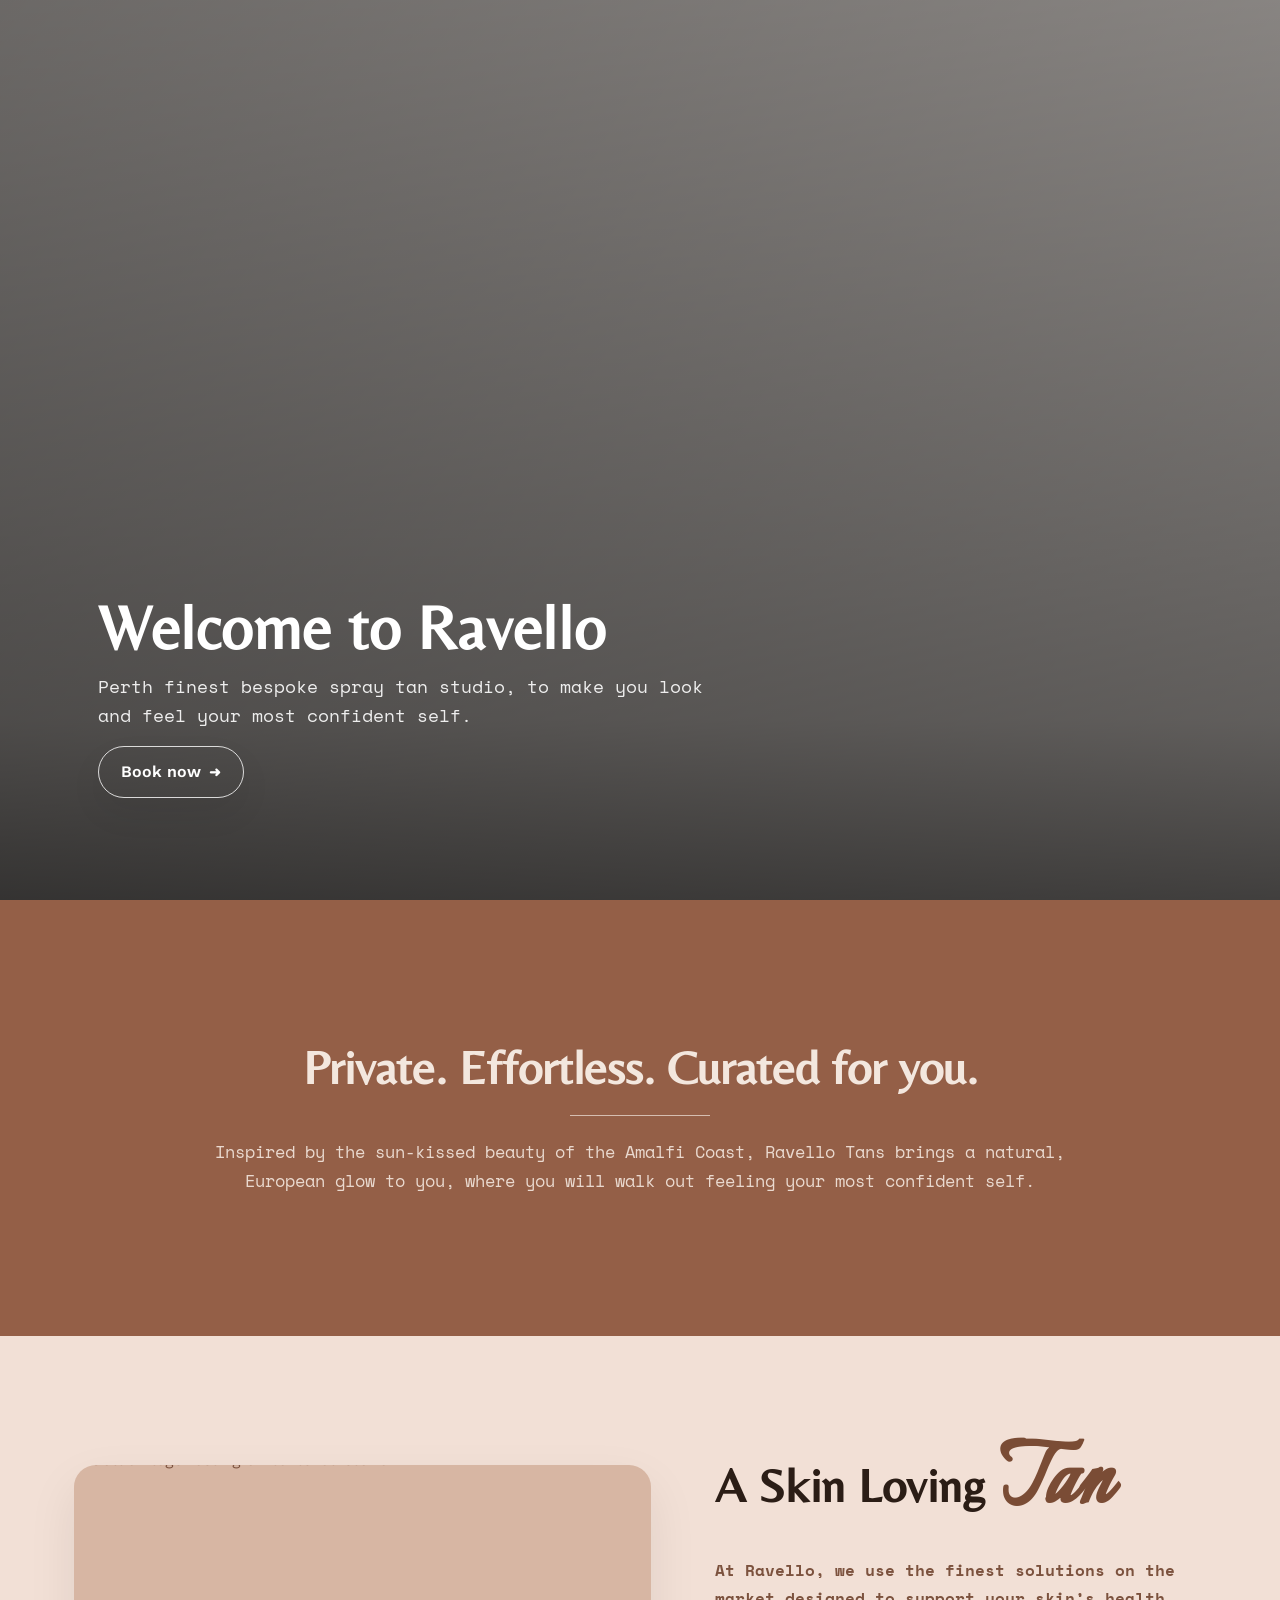
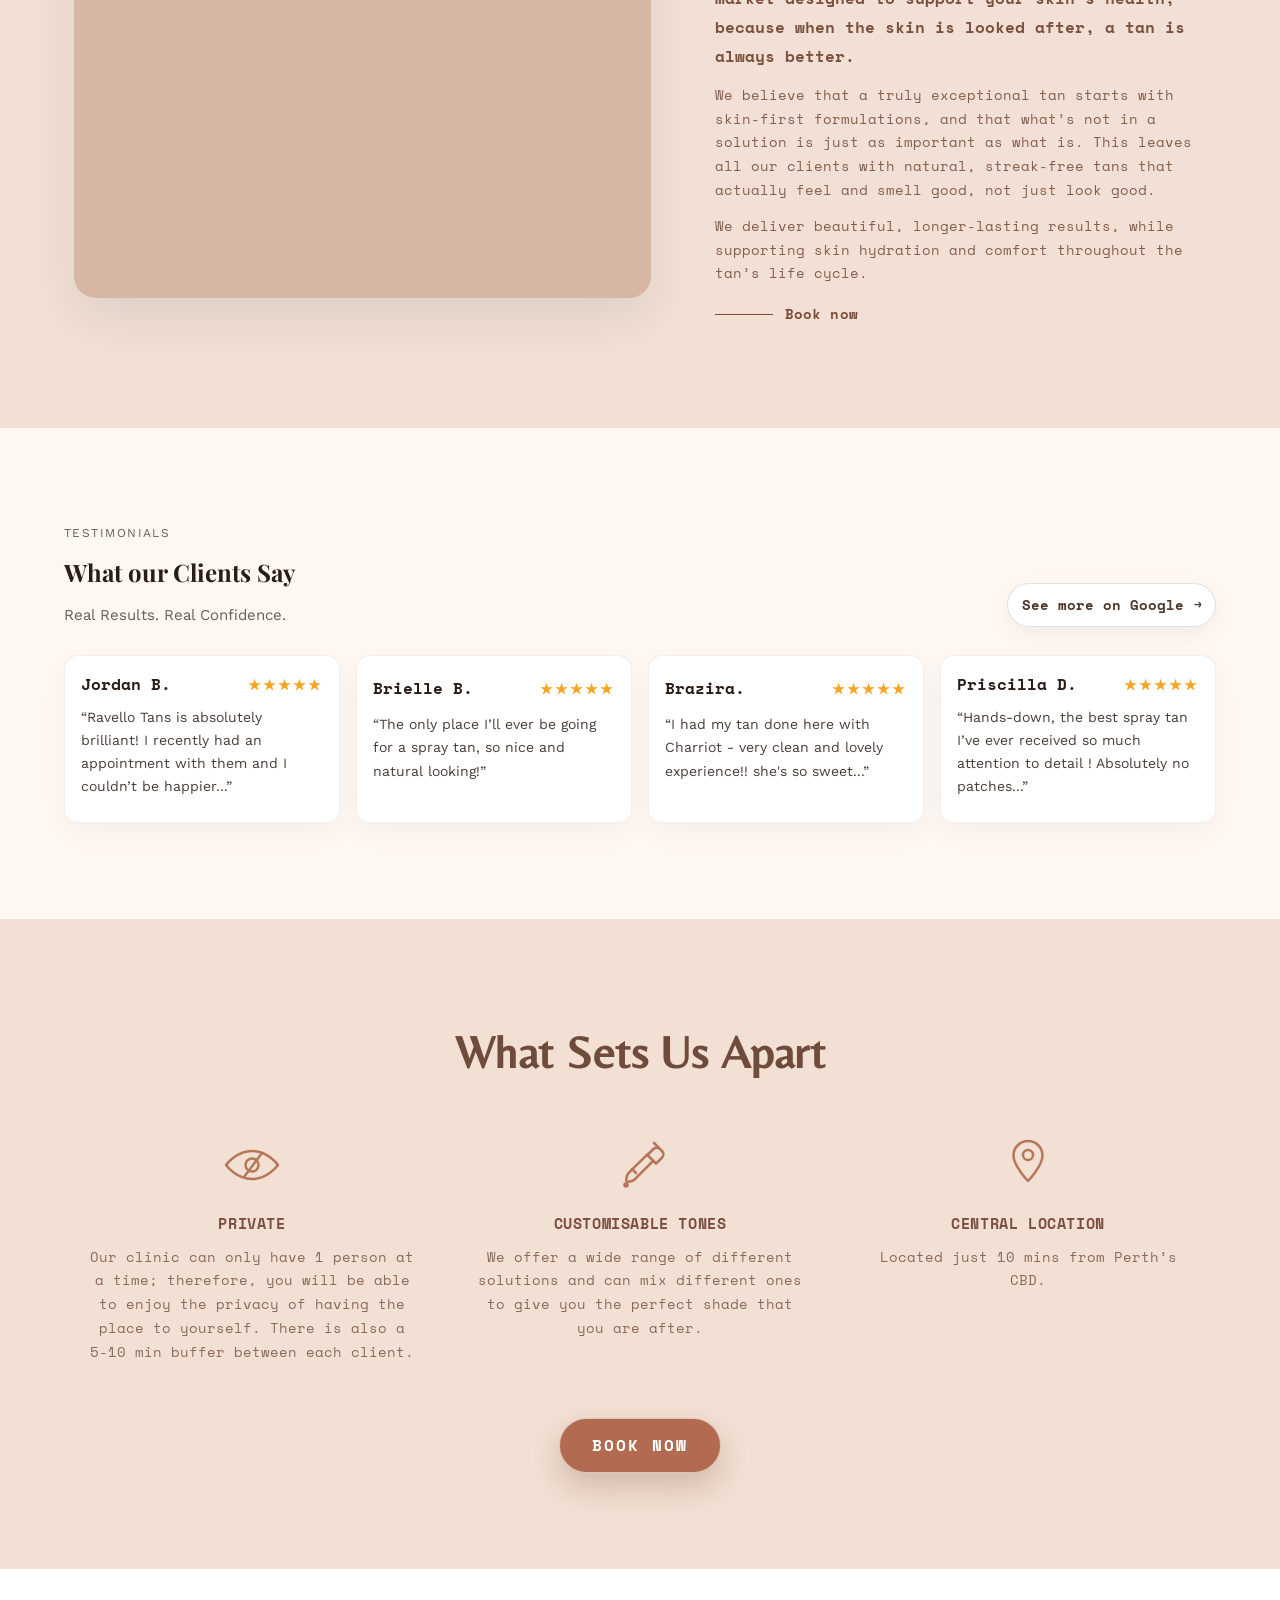
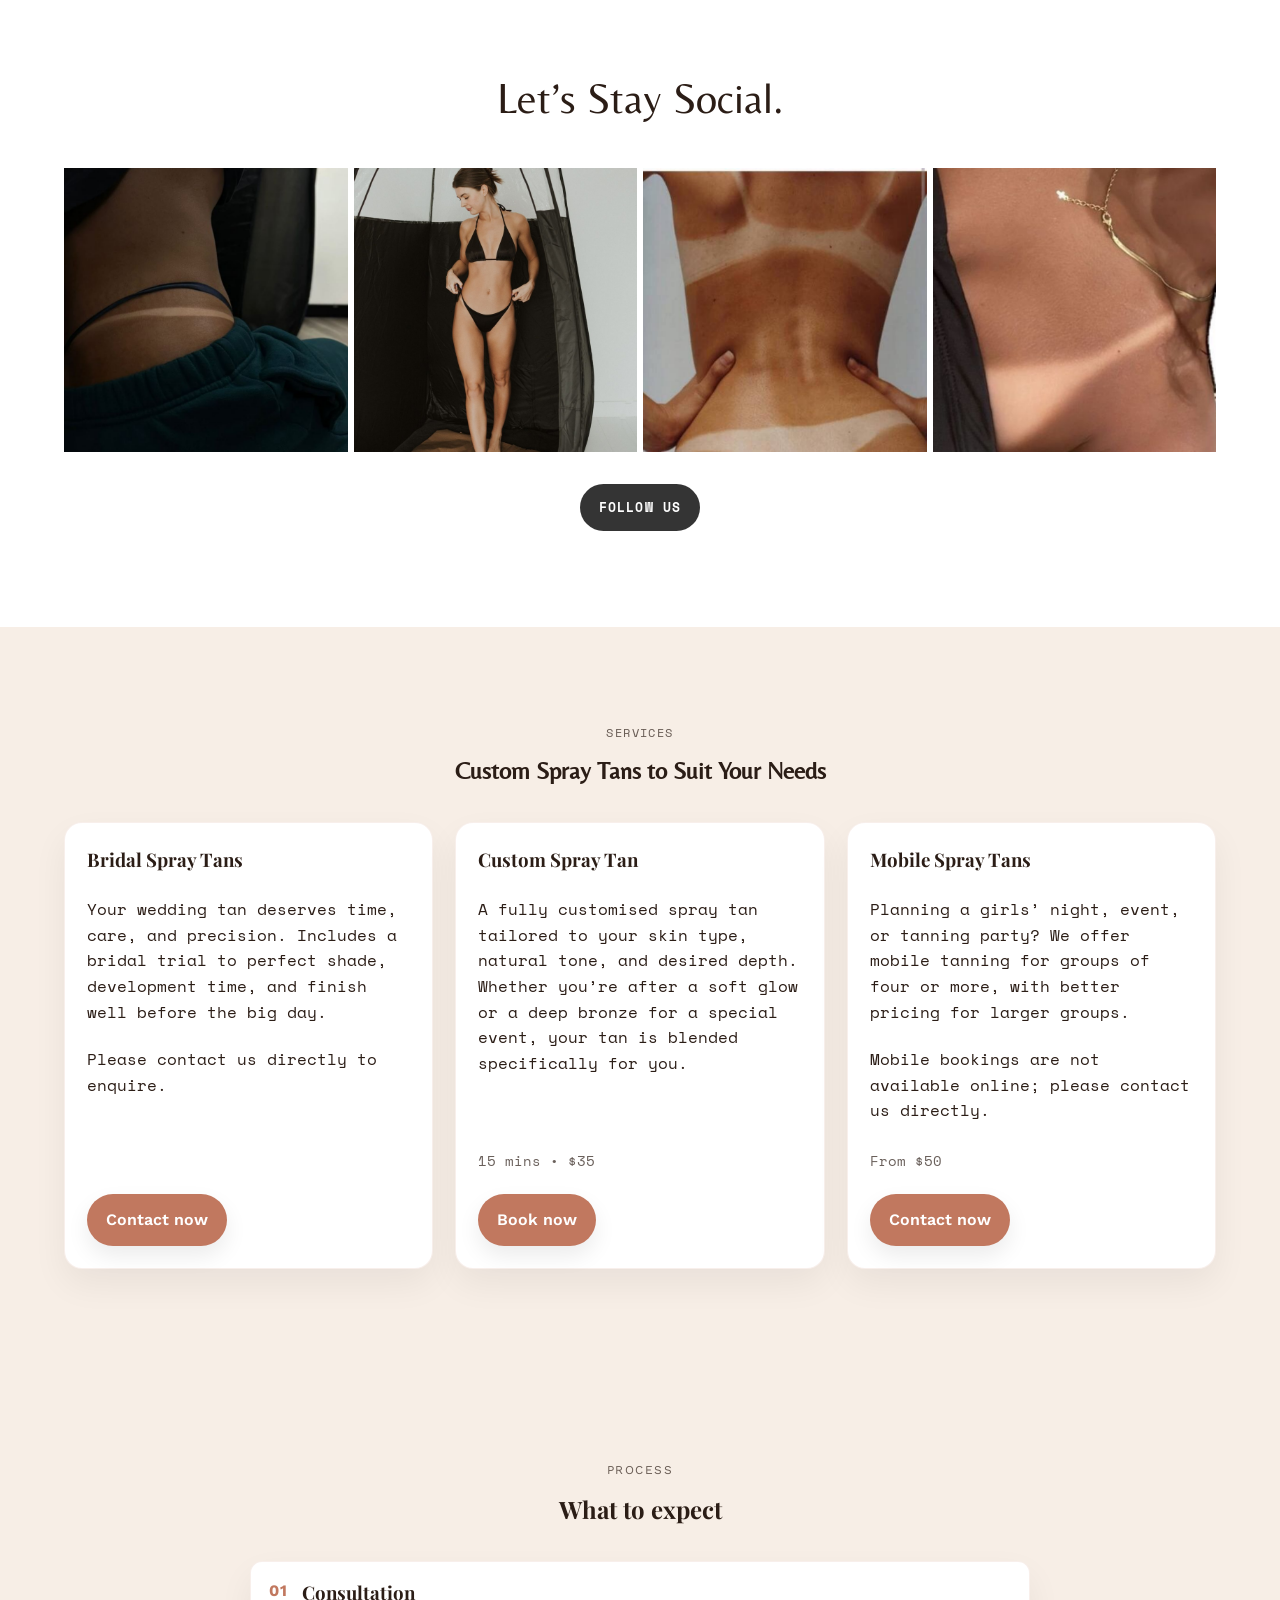
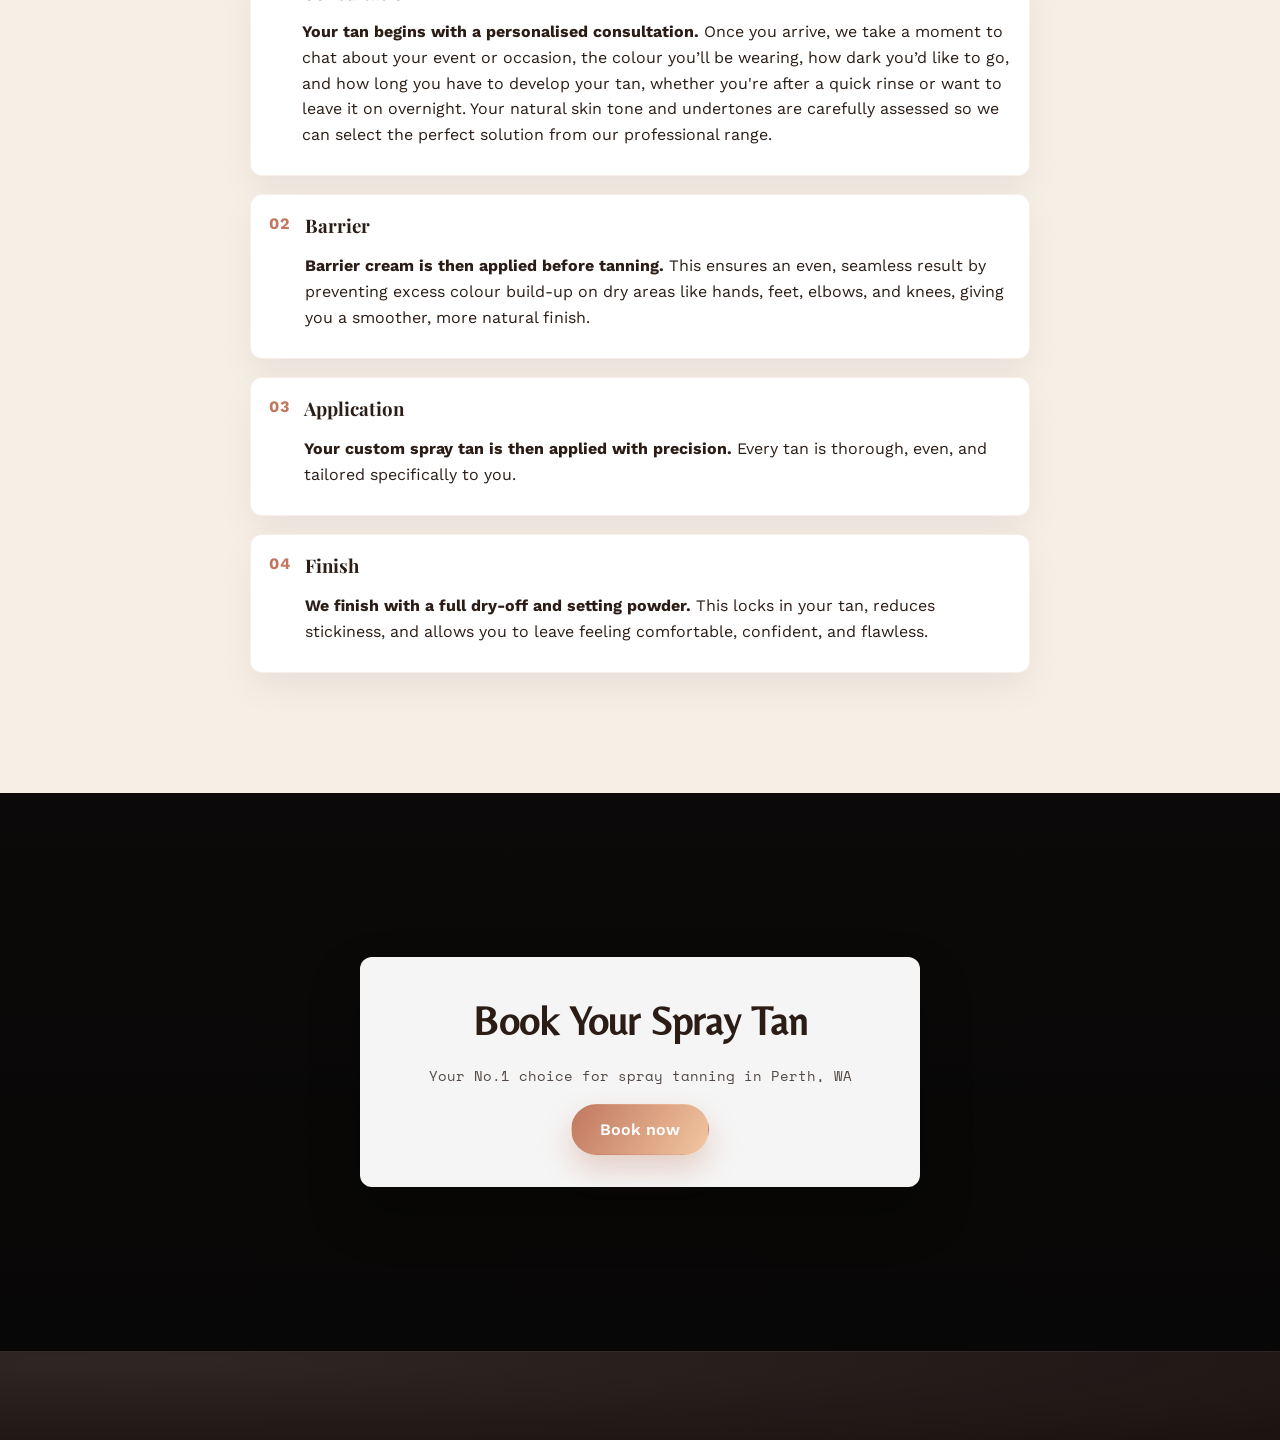
==== commit a2dbf27e: "Add files via upload" ====
--- a/index.html
+++ b/index.html
@@ -1,17 +1,24 @@
 <!doctype html>
-<html lang="en">
+<html lang="en-AU">
 <head>
   <meta charset="utf-8">
   <meta name="viewport" content="width=device-width, initial-scale=1">
-  <title>Ravello Spray Tan Studio | Mobile & In-Studio Tanning</title>
-  <meta name="description" content="Natural-looking spray tans that flatter your skin tone. Mobile and in-studio services with custom color blends and premium solutions.">
-  <meta name="keywords" content="spray tan, mobile spray tan, organic spray tan, rapid tan, bridal tan, tanning studio">
+  <title>Ravello Spray Tan Studio | Perth Mobile & In-Studio Spray Tans</title>
+  <meta name="description" content="Perth's private spray tan studio in Lathlain. Natural-looking, custom-blended spray tans with premium skin-loving solutions. Mobile and in-studio bookings available.">
+  <meta name="keywords" content="spray tan Perth, mobile spray tan Perth, organic spray tan, rapid tan, bridal spray tan Perth, tanning studio Lathlain">
+  <meta name="robots" content="index, follow">
   <link rel="canonical" href="https://www.ravello.com.au/">
-  <meta property="og:title" content="Ravello Spray Tan Studio">
-  <meta property="og:description" content="Natural-looking spray tans with custom color blends. Mobile and in-studio availability.">
+  <meta property="og:site_name" content="Ravello Spray Tan Studio">
+  <meta property="og:title" content="Ravello Spray Tan Studio | Perth Mobile & In-Studio Spray Tans">
+  <meta property="og:description" content="Natural-looking spray tans with custom colour blends. Mobile and in-studio availability in Perth, WA.">
   <meta property="og:type" content="website">
+  <meta property="og:locale" content="en_AU">
   <meta property="og:url" content="https://www.ravello.com.au/">
-  <meta property="og:image" content="https://www.ravello.com.au/og-image.jpg">
+  <meta property="og:image" content="https://www.ravello.com.au/img/og-image.jpg">
+  <meta name="twitter:card" content="summary_large_image">
+  <meta name="twitter:title" content="Ravello Spray Tan Studio | Perth Mobile & In-Studio Spray Tans">
+  <meta name="twitter:description" content="Natural-looking spray tans with custom colour blends. Mobile and in-studio availability in Perth, WA.">
+  <meta name="twitter:image" content="https://www.ravello.com.au/img/og-image.jpg">
   <meta name="theme-color" content="#c1785f">
   <link rel="icon" type="image/png" href="img/lightlogo.png">
   <link rel="apple-touch-icon" href="img/lightlogo.png">
@@ -23,10 +30,14 @@
     {
       "@context": "https://schema.org",
       "@type": "LocalBusiness",
+      "@id": "https://www.ravello.com.au/#business",
       "name": "Ravello Spray Tan Studio",
-      "image": "https://www.ravello.com.au/og-image.jpg",
+      "description": "Perth's private spray tan studio in Lathlain. Natural-looking, custom-blended spray tans with premium skin-loving solutions. Mobile and in-studio bookings available.",
+      "image": "https://www.ravello.com.au/img/og-image.jpg",
+      "logo": "https://www.ravello.com.au/img/darklogo.png",
       "url": "https://www.ravello.com.au/",
       "telephone": "+61 413 268 335",
+      "email": "ravellotans@gmail.com",
       "priceRange": "$$",
       "address": {
         "@type": "PostalAddress",
@@ -38,8 +49,7 @@
       },
       "openingHours": "Mo-Sa 09:00-20:00",
       "sameAs": [
-        "https://www.instagram.com/ravellotans",
-        "https://www.tiktok.com/@yourhandle"
+        "https://www.instagram.com/ravellotans"
       ],
       "areaServed": "City + surrounding areas",
       "serviceType": "Spray Tanning"
@@ -49,18 +59,7 @@
 <body>
   <div class="page-shell">
     <header class="hero" id="home" data-nav-theme="dark">
-      <nav class="nav nav--on-dark">
-        <div class="nav__brand">
-          <img src="img/lightlogo.png" alt="Ravello spray tan logo" class="nav__logo nav__logo--light">
-          <img src="img/darklogo.png" alt="Ravello spray tan logo" class="nav__logo nav__logo--dark">
-        </div>
-        <button class="nav__toggle" aria-label="Toggle navigation">☰</button>
-        <ul class="nav__links">
-          <li><a href="#services">Services</a></li>
-          <li><a href="#contact">Contact</a></li>
-          <li><a href="https://book.squareup.com/appointments/0ktylsxk2qasvu/location/LJ00TF1GQ198E/services">Book Now</a></li>
-        </ul>
-      </nav>
+      <nav class="nav nav--on-dark" data-site-nav></nav>
       <!--Add hero image in CSS as a URL-->
       <div class="hero__inner">
         <div class="hero__copy">
@@ -88,7 +87,7 @@
         <div class="feature feature--elevated">
           <div class="feature__media">
             <div class="feature__media-inner">
-              <img src="img/showerback.png" alt="Golden legs resting on textured stone" loading="lazy">
+              <img src="img/showerback.jpg" alt="Golden legs resting on textured stone" loading="lazy" width="1600" height="1080">
             </div>
           </div>
           <div class="feature__content">
@@ -226,8 +225,7 @@
           <h2>Custom Spray Tans to Suit Your Needs</h2>
           <p class="lede"><!--description--></p>
         </div>
-        <div class="grid grid--3">
-          
+        <div class="grid grid--3" id="services-grid">
           <article class="card">
             <h3>Bridal Spray Tans</h3>
             <p>Your wedding tan deserves time, care, and precision. Includes a bridal trial to perfect shade, development time, and finish well before the big day.</p>
@@ -240,7 +238,7 @@
           <article class="card">
             <h3>Custom Spray Tan</h3>
             <p>A fully customised spray tan tailored to your skin type, natural tone, and desired depth. Whether you’re after a soft glow or a deep bronze for a special event, your tan is blended specifically for you.</p>
-            <p class="card__meta">15 mins • $40</p>
+            <p class="card__meta">15 mins • $35</p>
             <div class="card__actions">
               <a class="btn btn--primary" href="https://book.squareup.com/appointments/0ktylsxk2qasvu/location/LJ00TF1GQ198E/services">Book now</a>
             </div>
@@ -310,63 +308,33 @@
       </div>
     </section>
 
-    <footer class="footer" id="contact" data-nav-theme="dark">
-      <div class="footer__inner">
-        <div class="footer__brand">
-          <div class="footer__logo-wrap">
-            <img src="img/lightlogo.png" alt="Ravello spray tan logo" class="footer__logo">
-          </div>
-          <p class="footer__tagline">The Custom Spray Tan Specialist</p>
-        </div>
-
-        <div class="footer__social footer__social--icons">
-          <a class="footer__social-btn" href="https://www.instagram.com/ravellotans" target="_blank" rel="noopener" aria-label="Follow on Instagram">
-            <span class="footer__icon" aria-hidden="true">
-              <svg viewBox="0 0 24 24" role="presentation" focusable="false">
-                <rect x="3.5" y="3.5" width="17" height="17" rx="4.2" fill="none" stroke="currentColor" stroke-width="1.6" />
-                <circle cx="12" cy="12" r="4" fill="none" stroke="currentColor" stroke-width="1.6" />
-                <circle cx="17" cy="7" r="1.2" fill="currentColor" />
-              </svg>
-            </span>
-            <span class="sr-only">Instagram</span>
-          </a>
-          <!-- TICKTOK ICON - UNCOMMENT IF NEEDED
-          <a class="footer__social-btn" href="https://www.tiktok.com/@yourhandle" target="_blank" rel="noopener" aria-label="Follow on TikTok">
-            <span class="footer__icon" aria-hidden="true">
-              <svg viewBox="0 0 24 24" role="presentation" focusable="false">
-                <path d="M15.5 5.2c.7.9 1.6 1.5 2.8 1.7v2.2c-1.2-.1-2.2-.5-3-.9v5.2a4.7 4.7 0 1 1-4.7-4.7c.3 0 .6 0 .9.1v2.2c-.1 0-.2-.1-.3-.1a2.4 2.4 0 1 0 2.1 2.4V4.5h2.2v.7Z" fill="currentColor"/>
-              </svg>
-            </span>
-            <span class="sr-only">TikTok</span>
-          </a>
-        -->
-        </div>
-
-        <div class="footer__meta">
-          <div class="footer__meta-block">
-            <p class="footer__label">Visit</p>
-            <p class="footer__text">Lathlain<br>Perth, WA 6100</p>
-          </div>
-          <div class="footer__meta-block">
-            <p class="footer__label">Phone</p>
-            <p class="footer__text"><a href="tel:+61413268335">+61 413 268 335</a><br><!--Second Line (if needed)--></p>
-          </div>
-          <div class="footer__meta-block">
-            <p class="footer__label">Email</p>
-            <p class="footer__text"><a href="mailto:ravellotans@gmail.com">ravellotans@gmail.com</a></p>
-          </div>
-        </div>
-      </div>
-      <div class="footer__bottom">
-        <span>© <span data-year></span> Ravello Spray Tans. All rights reserved.</span>
-        <div class="footer__bottom-links">
-          <a href="#services">Services</a>
-          <a href="#testimonials">Reviews</a>
-        </div>
-      </div>
-    </footer>
+    <footer class="footer" id="contact" data-nav-theme="dark" data-site-footer></footer>
 
   </div>
   <script src="scripts/main.js"></script>
+  <script type="module" src="scripts/site-chrome.js"></script>
+  <script type="module">
+    import { db } from "./scripts/firebase-init.js";
+    import { ref, onValue } from "https://www.gstatic.com/firebasejs/12.19.0/firebase-database.js";
+
+    function escapeHtml(str) {
+      return String(str).replace(/&/g, "&amp;").replace(/</g, "&lt;").replace(/>/g, "&gt;");
+    }
+
+    onValue(ref(db, "services"), snapshot => {
+      const val = snapshot.val() || {};
+      const items = Object.values(val).sort((a, b) => (a.order || 0) - (b.order || 0));
+      if (!items.length) return; // keep the cards already in the HTML
+      document.getElementById("services-grid").innerHTML = items.map(s => `
+        <article class="card">
+          <h3>${escapeHtml(s.name || "")}</h3>
+          <p>${escapeHtml(s.description || "")}</p>
+          <p class="card__meta">${escapeHtml(s.meta || "")}</p>
+          <div class="card__actions">
+            <a class="btn btn--primary" href="${escapeHtml(s.ctaHref || "#")}">${escapeHtml(s.ctaLabel || "Book now")}</a>
+          </div>
+        </article>`).join("");
+    });
+  </script>
 </body>
 </html>
